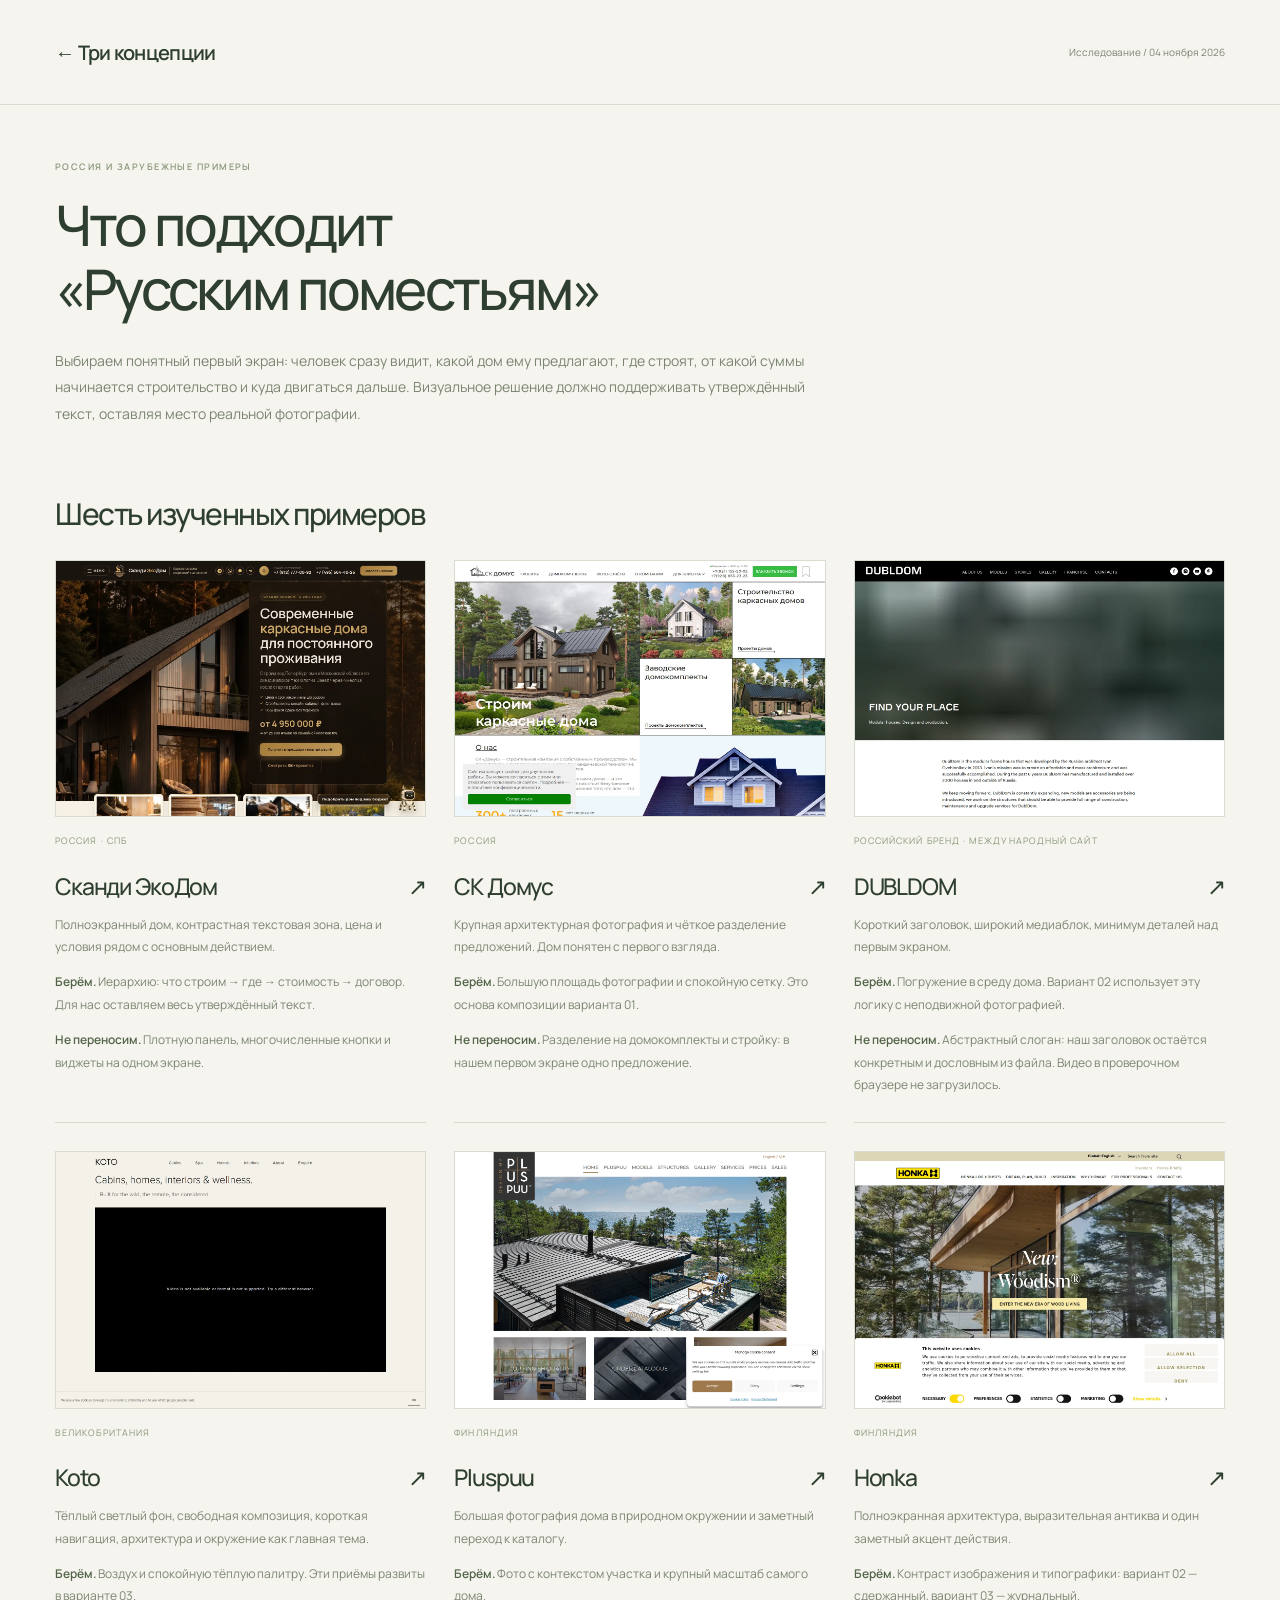
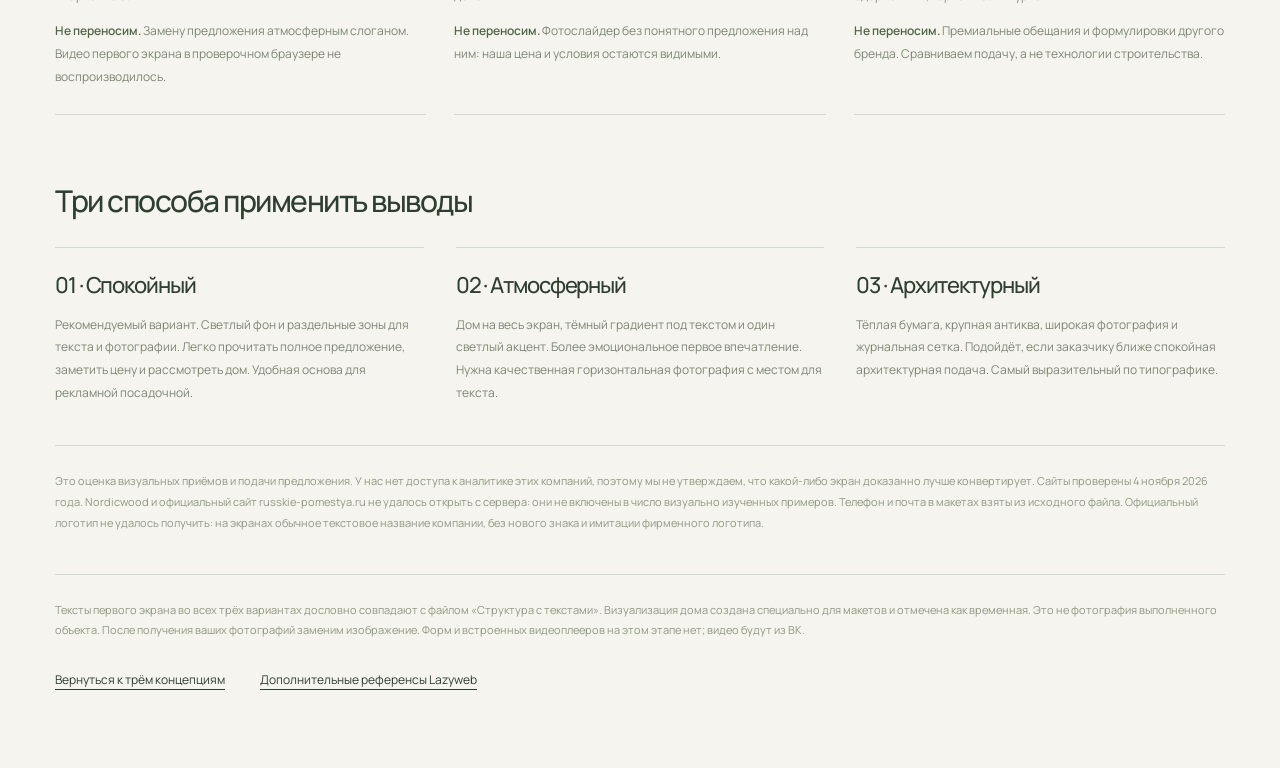
==== research.html @ 8d982083 "Publish concepts from the configured main branch root" ====
<!doctype html><html lang="ru"><head><meta charset="utf-8"><meta name="viewport" content="width=device-width,initial-scale=1"><meta name="robots" content="noindex,nofollow"><title>Референсы и выбор концепции — Русские поместья</title><link rel="stylesheet" href="assets/styles.css"></head><body class="overview"><header class="overview-header"><a href="index.html" class="company-name">← Три концепции</a><span>Исследование / 04 ноября 2026</span></header><main class="research-main"><p class="eyebrow">РОССИЯ И ЗАРУБЕЖНЫЕ ПРИМЕРЫ</p><h1>Что подходит<br>«Русским поместьям»</h1><p class="research-lead">Выбираем понятный первый экран: человек сразу видит, какой дом ему предлагают, где строят, от какой суммы начинается строительство и куда двигаться дальше. Визуальное решение должно поддерживать утверждённый текст, оставляя место реальной фотографии.</p><h2 class="research-section-title">Шесть изученных примеров</h2><div class="reference-grid"><article class="reference-card"><a href="https://scandiecodom.ru/" target="_blank" rel="noopener noreferrer"><div class="reference-image"><img src="assets/references/scandi.webp" width="1440" height="1000" loading="lazy" alt="Скриншот сайта Сканди ЭкоДом, изученный при выборе визуальной концепции"></div><p class="country">РОССИЯ · СПБ</p><h3>Сканди ЭкоДом <span aria-hidden="true">↗</span></h3></a><p>Полноэкранный дом, контрастная текстовая зона, цена и условия рядом с основным действием.</p><p><b>Берём.</b> Иерархию: что строим → где → стоимость → договор. Для нас оставляем весь утверждённый текст.</p><p><b>Не переносим.</b> Плотную панель, многочисленные кнопки и виджеты на одном экране.</p></article><article class="reference-card"><a href="https://sk-domus.ru/" target="_blank" rel="noopener noreferrer"><div class="reference-image"><img src="assets/references/domus.webp" width="1440" height="1000" loading="lazy" alt="Скриншот сайта СК Домус, изученный при выборе визуальной концепции"></div><p class="country">РОССИЯ</p><h3>СК Домус <span aria-hidden="true">↗</span></h3></a><p>Крупная архитектурная фотография и чёткое разделение предложений. Дом понятен с первого взгляда.</p><p><b>Берём.</b> Большую площадь фотографии и спокойную сетку. Это основа композиции варианта 01.</p><p><b>Не переносим.</b> Разделение на домокомплекты и стройку: в нашем первом экране одно предложение.</p></article><article class="reference-card"><a href="https://dubldom.com/" target="_blank" rel="noopener noreferrer"><div class="reference-image"><img src="assets/references/dubldom.webp" width="1440" height="1000" loading="lazy" alt="Скриншот сайта DUBLDOM, изученный при выборе визуальной концепции"></div><p class="country">РОССИЙСКИЙ БРЕНД · МЕЖДУНАРОДНЫЙ САЙТ</p><h3>DUBLDOM <span aria-hidden="true">↗</span></h3></a><p>Короткий заголовок, широкий медиаблок, минимум деталей над первым экраном.</p><p><b>Берём.</b> Погружение в среду дома. Вариант 02 использует эту логику с неподвижной фотографией.</p><p><b>Не переносим.</b> Абстрактный слоган: наш заголовок остаётся конкретным и дословным из файла. Видео в проверочном браузере не загрузилось.</p></article><article class="reference-card"><a href="https://koto.co.uk/" target="_blank" rel="noopener noreferrer"><div class="reference-image"><img src="assets/references/koto.webp" width="1440" height="1000" loading="lazy" alt="Скриншот сайта Koto, изученный при выборе визуальной концепции"></div><p class="country">ВЕЛИКОБРИТАНИЯ</p><h3>Koto <span aria-hidden="true">↗</span></h3></a><p>Тёплый светлый фон, свободная композиция, короткая навигация, архитектура и окружение как главная тема.</p><p><b>Берём.</b> Воздух и спокойную тёплую палитру. Эти приёмы развиты в варианте 03.</p><p><b>Не переносим.</b> Замену предложения атмосферным слоганом. Видео первого экрана в проверочном браузере не воспроизводилось.</p></article><article class="reference-card"><a href="https://pluspuu.fi/en/" target="_blank" rel="noopener noreferrer"><div class="reference-image"><img src="assets/references/pluspuu.webp" width="1440" height="1000" loading="lazy" alt="Скриншот сайта Pluspuu, изученный при выборе визуальной концепции"></div><p class="country">ФИНЛЯНДИЯ</p><h3>Pluspuu <span aria-hidden="true">↗</span></h3></a><p>Большая фотография дома в природном окружении и заметный переход к каталогу.</p><p><b>Берём.</b> Фото с контекстом участка и крупный масштаб самого дома.</p><p><b>Не переносим.</b> Фотослайдер без понятного предложения над ним: наша цена и условия остаются видимыми.</p></article><article class="reference-card"><a href="https://honka.com/en/" target="_blank" rel="noopener noreferrer"><div class="reference-image"><img src="assets/references/honka.webp" width="1440" height="1000" loading="lazy" alt="Скриншот сайта Honka, изученный при выборе визуальной концепции"></div><p class="country">ФИНЛЯНДИЯ</p><h3>Honka <span aria-hidden="true">↗</span></h3></a><p>Полноэкранная архитектура, выразительная антиква и один заметный акцент действия.</p><p><b>Берём.</b> Контраст изображения и типографики: вариант 02 — сдержанный, вариант 03 — журнальный.</p><p><b>Не переносим.</b> Премиальные обещания и формулировки другого бренда. Сравниваем подачу, а не технологии строительства.</p></article></div><h2 class="research-section-title">Три способа применить выводы</h2><div class="takeaways"><article><h3>01 · Спокойный</h3><p>Рекомендуемый вариант. Светлый фон и раздельные зоны для текста и фотографии. Легко прочитать полное предложение, заметить цену и рассмотреть дом. Удобная основа для рекламной посадочной.</p></article><article><h3>02 · Атмосферный</h3><p>Дом на весь экран, тёмный градиент под текстом и один светлый акцент. Более эмоциональное первое впечатление. Нужна качественная горизонтальная фотография с местом для текста.</p></article><article><h3>03 · Архитектурный</h3><p>Тёплая бумага, крупная антиква, широкая фотография и журнальная сетка. Подойдёт, если заказчику ближе спокойная архитектурная подача. Самый выразительный по типографике.</p></article></div><p class="research-disclaimer">Это оценка визуальных приёмов и подачи предложения. У нас нет доступа к аналитике этих компаний, поэтому мы не утверждаем, что какой-либо экран доказанно лучше конвертирует. Сайты проверены 4 ноября 2026 года. Nordicwood и официальный сайт russkie-pomestya.ru не удалось открыть с сервера: они не включены в число визуально изученных примеров. Телефон и почта в макетах взяты из исходного файла. Официальный логотип не удалось получить: на экранах обычное текстовое название компании, без нового знака и имитации фирменного логотипа.</p><p class="research-disclaimer">Тексты первого экрана во всех трёх вариантах дословно совпадают с файлом «Структура с текстами». Визуализация дома создана специально для макетов и отмечена как временная. Это не фотография выполненного объекта. После получения ваших фотографий заменим изображение. Форм и встроенных видеоплееров на этом этапе нет; видео будут из ВК.</p><div class="research-links"><a href="index.html">Вернуться к трём концепциям</a><a href="https://www.lazyweb.com/agentic-search/2c7b5c03-4731-4008-be36-44c1ac3aad57" target="_blank" rel="noopener noreferrer">Дополнительные референсы Lazyweb</a></div></main></body></html>
---- assets/styles.css ----
@font-face{font-family:Manrope;src:url('manrope-cyrillic.woff2') format('woff2');font-weight:200 800;font-style:normal;font-display:swap;unicode-range:U+0400-045F,U+0490-0491,U+04B0-04B1,U+2116}@font-face{font-family:Manrope;src:url('manrope-latin.woff2') format('woff2');font-weight:200 800;font-style:normal;font-display:swap}@font-face{font-family:Prata;src:url('prata-cyrillic.woff2') format('woff2');font-weight:400;font-display:swap;unicode-range:U+0400-045F,U+0490-0491,U+04B0-04B1,U+2116}@font-face{font-family:Prata;src:url('prata-latin.woff2') format('woff2');font-weight:400;font-display:swap}
:root{font-family:Manrope,Arial,sans-serif;color:#24362c;background:#f6f6f1;font-synthesis:none}*{box-sizing:border-box}body{margin:0}a{color:inherit;text-decoration:none}button{font:inherit}button,a{-webkit-tap-highlight-color:transparent}a:focus-visible,button:focus-visible{outline:3px solid #cd9c46;outline-offset:5px}img{display:block;width:100%;max-width:100%;object-fit:cover}h1,h2,h3,p,figure{margin:0}h1,h2,h3{font-weight:500;letter-spacing:-.05em}button{cursor:pointer}.skip{position:fixed;top:-100px;left:15px;z-index:10;background:white;color:#25362b;padding:15px}.skip:focus{top:10px}.reviewbar{height:56px;display:flex;align-items:center;justify-content:space-between;padding:0 40px;gap:24px;background:#f6f6f1;color:#283a30;border-bottom:1px solid #dfe2d8;font-size:11px;position:relative;z-index:3}.review-home{display:flex;align-items:center;gap:14px;color:#6b7468;white-space:nowrap}.review-home>span{font-size:19px}.reviewbar nav{display:flex;align-items:center;height:100%;gap:9px}.reviewbar nav a{height:36px;display:flex;align-items:center;gap:9px;padding:0 14px;border:1px solid transparent;color:#737c70}.reviewbar nav a:hover{background:#eaeee3}.reviewbar nav a[aria-current]{background:#e6ebdf;color:#233b2b;border-color:#cbd5c2}.reviewbar nav a>span:first-child{font-size:10px}.review-research{font-size:10px;color:#737c70}.review-research>span{margin-left:8px}.stage{min-height:calc(100svh - 56px);max-width:1920px;margin:0 auto;position:relative}.site-header{height:110px;display:flex;align-items:center;justify-content:space-between;gap:30px;margin:0 60px;border-bottom:1px solid #d9dfd2;position:relative;z-index:2}.company-name{font-weight:600;font-size:20px;letter-spacing:-.035em;white-space:nowrap}.header-region{font-size:10px;color:#7b8474;margin-left:auto;margin-right:25px}.phone{font-size:16px;font-weight:500;white-space:nowrap}.phone>span{margin-left:12px;font-size:19px;font-weight:400}.hero{position:relative}.description{font-size:15px;line-height:1.8;font-weight:400}.description strong{font-weight:700}.cta{display:flex;align-items:center;justify-content:space-between;gap:38px;padding:21px 24px;min-height:64px;background:#314d35;color:#fff;border:0;border-radius:0;font-size:12px;font-weight:500;transition:background .2s,transform .2s}.cta span{font-size:23px;line-height:1;font-weight:400}.cta:hover{background:#406543;transform:translateY(-2px)}.proof{display:flex;gap:28px;font-size:10px;line-height:1.7}.proof p{max-width:160px}.hero-photo{position:relative;overflow:hidden;isolation:isolate;background:#b9c5a3}.house-image{height:100%;object-position:center}.image-credit{position:absolute;bottom:19px;right:20px;color:#fff;background:#14271b94;padding:7px 10px;font-size:8px;line-height:1.5;letter-spacing:.01em;z-index:1}.concept-footer{min-height:62px;display:flex;align-items:center;justify-content:space-between;gap:20px;padding:20px 60px;border-top:1px solid #dfe2d8;background:#f6f6f1;color:#7d8676;font-size:10px}.preview-status{position:fixed;left:50%;bottom:24px;transform:translate(-50%,20px);opacity:0;pointer-events:none;background:#fff;color:#24362c;border:1px solid #c5ceba;box-shadow:0 8px 32px #17261920;padding:17px 24px;font-size:12px;z-index:5;max-width:calc(100vw - 32px);width:max-content;transition:.2s}.preview-status.visible{transform:translate(-50%,0);opacity:1}
/* 01: quiet, clear and spacious */
.theme-one{background:#f4f5ee;color:#2e4331}.hero-one{display:grid;grid-template-columns:1fr 1.02fr;min-height:calc(100svh - 166px);padding:34px 34px 34px 60px;gap:38px}.hero-one .copy{display:flex;flex-direction:column;align-items:flex-start;justify-content:center;padding:25px 0;max-width:620px}.hero-one h1{font-size:clamp(43px,4.2vw,70px);line-height:1.08;letter-spacing:-.055em;margin-bottom:30px;max-width:600px}.hero-one .title-accent{display:block;color:#869371}.hero-one .description{max-width:470px;color:#6a7463;margin-bottom:30px}.hero-one .description strong{color:#31482f}.hero-one .proof{margin-top:28px;padding-top:22px;border-top:1px solid #d2dac8;width:100%;max-width:420px;color:#6e7867}.hero-one .proof p:before{content:'↗';font-size:13px;display:block;color:#8b997a;margin-bottom:5px}.hero-one .hero-photo{border-radius:160px 0 0 0;min-height:570px}.hero-one .house-image{position:absolute;inset:0;object-position:59% center}.photo-corner{position:absolute;top:25px;right:24px;font-size:16px;color:#e8eee0}.photo-corner span{font-size:10px;margin-left:7px;color:#dde6d3}.hero-one .image-credit{right:20px;bottom:20px}
/* 02: photograph first, deep green and light */
.theme-two{background:#1d3025;color:#fff}.theme-two .stage{overflow:hidden;isolation:isolate;min-height:calc(100svh - 56px)}.theme-two .site-header{color:#fff;border-color:#ffffff2b;margin:0 60px}.theme-two .header-region{color:#d1d7cc}.theme-two .site-header .company-name{font-weight:500}.hero-two{min-height:calc(100svh - 166px);padding:65px 60px 44px;display:flex;flex-direction:column;justify-content:center;position:static}.hero-two .backdrop{position:absolute;inset:0;z-index:-1}.hero-two .backdrop:after{content:'';position:absolute;inset:0;background:linear-gradient(90deg,#13271fee 0%,#18291fc9 28%,#15231f4a 58%,#1320170d 100%),linear-gradient(0deg,#15261f82,transparent 45%)}.hero-two .backdrop .house-image{object-position:65% 45%}.hero-two .copy{max-width:620px;position:relative}.hero-two h1{font-size:clamp(43px,4.2vw,70px);line-height:1.07;letter-spacing:-.04em;margin-bottom:26px;text-wrap:balance}.hero-two .title-accent{color:#d5dfbe;display:block}.hero-two .description{max-width:460px;color:#e2e6db;line-height:1.85;margin-bottom:29px;font-size:14px}.hero-two .description strong{font-weight:600;color:#fff}.hero-two .cta{background:#dce4c6;color:#283b2b}.hero-two .cta:hover{background:#eff3e3}.hero-two .proof{margin-top:31px;padding-top:24px;border-top:1px solid #ffffff35;width:430px;color:#d4ddc9;gap:32px}.hero-two .proof p{max-width:150px}.hero-two .image-credit{background:#163022b3;right:37px;bottom:29px}.photo-index{position:absolute;right:41px;top:50%;font-size:11px;color:#f0f3e5;display:flex;flex-direction:column;align-items:center;gap:18px}.photo-index i{width:1px;height:65px;background:#ffffff7d;display:block}.theme-two .concept-footer{color:#6f7969}.hero-two .house-image{min-height:100%;height:100%;width:100%}
/* 03: warm editorial architecture */
.theme-three{background:#f3eee6;color:#44382e}.theme-three .site-header{border-color:#d8d0c4}.theme-three .company-name{font-weight:500}.theme-three .header-region{color:#928476}.hero-three{padding:42px 60px 42px;min-height:calc(100svh - 166px)}.hero-three h1{font-family:Prata,Georgia,serif;font-size:clamp(50px,5.7vw,92px);font-weight:400;line-height:1.14;letter-spacing:-.065em;margin-bottom:36px;max-width:1300px}.hero-three .title-accent{color:#a17652}.editorial-grid{display:grid;grid-template-columns:1.2fr 1fr;gap:64px;align-items:center}.hero-three .hero-photo{height:350px;overflow:visible;background:transparent}.hero-three .hero-photo:before{content:'';position:absolute;left:-12px;top:12px;bottom:-12px;right:12px;border:1px solid #c9b496;z-index:-1}.hero-three .hero-photo img{object-position:60% 53%}.hero-three .image-credit{background:#45392bcc;font-size:8px;bottom:16px;right:16px}.hero-three .description{color:#7c6f60;font-size:14px;line-height:1.85;max-width:450px;margin-bottom:24px}.hero-three .description strong{color:#584533;font-weight:600}.hero-three .cta{background:#8d6946;color:#fff;padding:20px 23px;font-size:12px}.hero-three .cta:hover{background:#74563a}.hero-three .proof{color:#8b7b68;border-top:1px solid #d7cbbb;padding-top:19px;margin-top:23px;font-size:10px;gap:24px}.hero-three .proof p{max-width:185px}.theme-three .concept-footer{background:#f3eee6;border-color:#dfd7cb;color:#8b7c6a}
/* The review home belongs to the design presentation, not to the future landing. */
.overview{background:#f5f4ee;color:#2e3e31}.overview-header,.overview-main,.overview-footer{max-width:1600px;margin:0 auto;padding-left:55px;padding-right:55px}.overview-header{display:flex;justify-content:space-between;align-items:center;height:105px;border-bottom:1px solid #d9ddd1;gap:20px}.overview-header>span:last-child{font-size:10px;color:#7c8474}.overview-intro{padding:65px 0 45px;position:relative}.eyebrow{font-size:9px;letter-spacing:.16em;font-weight:600;color:#8b977b;margin-bottom:20px;display:block}.overview-intro h1{font-size:clamp(42px,4.3vw,68px);line-height:1.12;font-weight:500;letter-spacing:-.055em}.intro-note{position:absolute;right:0;bottom:53px;font-size:12px;color:#7c8573;line-height:1.9}.concept-cards{display:grid;grid-template-columns:repeat(3,1fr);gap:24px}.concept-card{display:block;min-width:0}.card-preview{aspect-ratio:1.44;background:#e3e8db;position:relative;overflow:hidden;border:1px solid #d9ded1}.card-preview>img{height:100%;width:100%;transition:transform .4s}.concept-card:hover .card-preview>img{transform:scale(1.025)}.card-number{position:absolute;left:14px;bottom:13px;background:#f9faf2;color:#33432f;padding:7px 10px;font-size:10px}.card-description{padding:21px 0 17px}.card-description h2{font-size:24px;display:flex;justify-content:space-between;gap:20px;align-items:center}.card-description h2 span{font-size:22px;font-weight:400;color:#899575;transition:transform .2s}.concept-card:hover h2 span{transform:translate(2px,-2px)}.card-description p{font-size:11px;color:#7f8777;line-height:1.9;margin-top:13px;max-width:340px}.recommendation{display:flex;align-items:center;justify-content:space-between;gap:55px;padding:38px 0;margin-top:45px;border-top:1px solid #d7ddce;border-bottom:1px solid #d7ddce}.recommendation .eyebrow{margin-bottom:13px;font-size:8px}.recommendation h2{font-size:28px;font-weight:500}.recommendation p{font-size:12px;line-height:1.9;color:#7a8470;max-width:560px;margin-top:14px}.outline-link{display:flex;justify-content:space-between;align-items:center;gap:45px;border:1px solid #bdc8b0;padding:16px 22px;font-size:11px;white-space:nowrap}.outline-link span{font-size:20px}.outline-link:hover{background:#e8eddf}.review-context{padding:30px 0 40px;display:grid;grid-template-columns:1fr 1fr;gap:60px}.review-context p{font-size:10px;line-height:1.9;color:#949c8a;max-width:520px}.overview-footer{display:flex;justify-content:space-between;font-size:10px;gap:25px;padding-top:24px;padding-bottom:28px;border-top:1px solid #d9ddd1;color:#88937d}
/* Research notes */
.research-main{max-width:1400px;margin:auto;padding:55px 55px 80px}.research-main h1{font-size:56px;line-height:1.15;max-width:830px}.research-lead{font-size:14px;line-height:1.9;max-width:760px;color:#7b8572;margin-top:26px}.research-section-title{font-size:30px;font-weight:500;margin-top:65px;margin-bottom:26px}.reference-grid{display:grid;grid-template-columns:repeat(3,1fr);gap:28px}.reference-card{border-bottom:1px solid #d3dbc8;padding-bottom:25px}.reference-image{aspect-ratio:1.44;background:#e3e8d8;overflow:hidden;border:1px solid #d9ddd1}.reference-image img{height:100%;width:100%;object-position:top}.reference-card h3{font-size:23px;margin-top:20px;display:flex;align-items:center;justify-content:space-between}.reference-card .country{font-size:9px;letter-spacing:.12em;color:#8b977b;margin:15px 0 10px}.reference-card p{font-size:12px;line-height:1.9;color:#7c8673;margin-top:12px}.reference-card p b{font-weight:600;color:#536548}.reference-card a:hover h3{color:#75885f}.takeaways{display:grid;grid-template-columns:repeat(3,1fr);gap:32px}.takeaways article{border-top:1px solid #d3dbc8;padding-top:22px}.takeaways h3{font-size:22px}.takeaways p{font-size:12px;line-height:1.9;color:#7c8673;margin-top:14px}.research-disclaimer{font-size:11px;line-height:1.9;color:#8e9882;border-top:1px solid #d3dbc8;margin-top:40px;padding-top:25px}.research-links{margin-top:30px;font-size:12px;display:flex;gap:35px;flex-wrap:wrap;text-decoration:underline;text-underline-offset:5px}
@media(min-width:1600px){.site-header{margin-left:80px;margin-right:80px;height:120px}.hero-one{padding-left:80px;padding-right:40px;gap:60px;min-height:calc(100svh - 176px)}.hero-one .description{font-size:17px;max-width:530px}.hero-one .proof{font-size:12px;max-width:500px}.hero-one .hero-photo{min-height:650px}.hero-two{padding-left:80px;min-height:calc(100svh - 176px)}.theme-two .site-header{margin-left:80px;margin-right:80px}.hero-two .description{font-size:16px;max-width:520px}.hero-two .copy{max-width:700px}.hero-two .proof{font-size:12px;width:500px}.hero-three{padding-left:80px;padding-right:80px;padding-top:55px}.hero-three h1{margin-bottom:40px;max-width:1600px}.hero-three .description{font-size:17px;max-width:540px}.hero-three .hero-photo{height:460px}.hero-three .proof{font-size:12px}}
@media(max-width:1150px){.reviewbar{padding:0 24px;gap:20px}.reviewbar nav a{padding:0 10px}.site-header{height:95px;margin:0 35px}.header-region{font-size:9px;margin-right:0}.company-name{font-size:18px}.phone{font-size:14px}.hero-one{padding:25px 25px 30px 35px;gap:30px;min-height:calc(100svh - 151px);grid-template-columns:1fr 1fr}.hero-one h1{font-size:46px;margin-bottom:24px}.hero-one .description{font-size:13px;line-height:1.8;margin-bottom:26px}.hero-one .hero-photo{min-height:550px;border-top-left-radius:110px}.cta{font-size:11px;gap:22px;padding:19px 20px;min-height:60px}.proof{font-size:9px;gap:18px}.hero-two{padding:55px 35px 40px;min-height:calc(100svh - 151px)}.theme-two .site-header{margin:0 35px}.hero-two .copy{max-width:520px}.hero-two h1{font-size:51px}.hero-two .description{font-size:13px;max-width:410px}.hero-three{padding:40px 35px}.hero-three h1{font-size:64px;margin-bottom:33px}.editorial-grid{gap:40px;grid-template-columns:1.05fr 1fr}.hero-three .hero-photo{height:370px}.hero-three .description{font-size:13px}.hero-three .proof{font-size:9px}.overview-header,.overview-main,.overview-footer{padding-left:35px;padding-right:35px}.concept-cards{gap:18px}.card-description h2{font-size:21px}.card-description p{font-size:10px}.research-main{padding-left:35px;padding-right:35px}.reference-grid{gap:20px}}
@media(max-width:760px){.reviewbar{height:54px;padding:0 16px;gap:12px}.review-home{font-size:10px;gap:8px}.review-home>span{font-size:17px}.reviewbar nav{gap:5px}.reviewbar nav a{width:34px;height:32px;justify-content:center;padding:0}.reviewbar .tab-name{display:none}.review-research{font-size:9px}.review-research>span{display:none}.stage{min-height:calc(100svh - 54px)}.site-header{height:82px;margin:0 22px;gap:15px}.company-name{font-size:17px}.phone{font-size:11px;font-weight:500}.phone>span{font-size:13px;margin-left:5px}.header-region{display:none}.hero-one{display:flex;flex-direction:column;gap:28px;padding:29px 22px 22px;min-height:0}.hero-one .copy{padding:0;max-width:none}.hero-one h1{font-size:clamp(36px,8.4vw,57px);line-height:1.1;margin-bottom:23px;max-width:none}.hero-one .description{font-size:12px;line-height:1.9;max-width:520px;margin-bottom:23px}.cta{min-height:58px;font-size:11px;padding:19px 20px;gap:30px}.hero-one .proof{font-size:9px;padding-top:18px;margin-top:23px;gap:25px;max-width:none}.hero-one .proof p{max-width:155px}.hero-one .proof p:before{display:none}.hero-one .hero-photo{min-height:0;height:340px;border-radius:100px 0 0 0}.hero-one .house-image{object-position:60% center}.image-credit{font-size:7px;bottom:13px;right:13px;padding:5px 8px}.photo-corner{font-size:13px;right:16px;top:17px}.hero-one .image-credit{bottom:13px;right:13px}.concept-footer{padding:18px 22px;flex-wrap:wrap;gap:10px;font-size:9px}.concept-footer>span:nth-child(2){width:100%;order:3;font-size:8px}.theme-two .site-header{margin:0 22px;height:82px}.theme-two .stage{min-height:calc(100svh - 54px)}.hero-two{min-height:calc(100svh - 136px);padding:48px 22px 65px;justify-content:center;position:relative}.hero-two .copy{max-width:520px}.hero-two h1{font-size:clamp(36px,8.6vw,57px);line-height:1.08;text-wrap:initial;margin-bottom:23px}.hero-two .description{font-size:12px;line-height:1.9;max-width:420px;margin-bottom:24px}.hero-two .proof{margin-top:26px;padding-top:20px;width:auto;max-width:380px;gap:27px;font-size:9px}.hero-two .backdrop{position:absolute;inset:-82px 0 0;z-index:-1}.hero-two .backdrop .house-image{object-position:68% 50%}.hero-two .backdrop:after{background:linear-gradient(90deg,#14271fe8,#13261fbd 60%,#15291e4a),linear-gradient(0deg,#12291fc9,transparent 50%)}.hero-two .image-credit{right:22px;bottom:16px;font-size:7px;background:#14271b9e}.photo-index{display:none}.hero-three{padding:29px 22px 35px;min-height:0}.hero-three h1{font-size:clamp(35px,8.5vw,56px);letter-spacing:-.065em;line-height:1.22;margin-bottom:29px}.editorial-grid{display:flex;flex-direction:column;gap:29px;align-items:stretch}.hero-three .hero-photo{height:270px;margin-left:8px}.hero-three .hero-photo:before{left:-8px;right:8px;top:8px;bottom:-8px}.hero-three .description{font-size:12px;max-width:520px;margin-bottom:24px;line-height:1.9}.hero-three .proof{font-size:9px;max-width:440px;gap:25px}.hero-three .cta{font-size:11px;padding:19px 20px}.hero-three .image-credit{font-size:7px;bottom:12px;right:12px}.overview-header,.overview-main,.overview-footer{padding-left:22px;padding-right:22px}.overview-header{height:82px;gap:15px}.overview-header>span:last-child{font-size:8px;max-width:100px;text-align:right;line-height:1.6}.overview-intro{padding:40px 0 30px}.eyebrow{font-size:8px;letter-spacing:.12em;margin-bottom:17px}.overview-intro h1{font-size:40px}.intro-note{position:static;margin-top:22px;font-size:11px}.concept-cards{grid-template-columns:1fr;gap:27px}.card-preview{aspect-ratio:1.44}.card-description{padding:16px 0 4px}.card-description h2{font-size:25px}.card-description p{font-size:12px;max-width:440px;margin-top:11px}.recommendation{margin-top:36px;padding:30px 0;flex-direction:column;align-items:flex-start;gap:24px}.recommendation h2{font-size:26px}.recommendation p{font-size:11px}.outline-link{font-size:10px;padding:13px 19px;gap:35px}.review-context{grid-template-columns:1fr;gap:15px;padding:25px 0 30px}.review-context p{font-size:9px}.overview-footer{flex-direction:column;gap:12px;font-size:9px;padding-top:20px;padding-bottom:25px}.research-main{padding:35px 22px 55px}.research-main h1{font-size:38px}.research-lead{font-size:12px;margin-top:22px}.research-section-title{font-size:26px;margin-top:40px;margin-bottom:23px}.reference-grid,.takeaways{grid-template-columns:1fr;gap:30px}.reference-card h3{font-size:24px}.reference-card p,.takeaways p{font-size:12px}.takeaways h3{font-size:22px}.research-disclaimer{font-size:10px}.research-links{font-size:10px;gap:22px}}
@media(max-width:370px){.company-name{font-size:15px}.phone{font-size:10px}.phone>span{display:none}.reviewbar{padding:0 12px;gap:8px}.review-home{font-size:9px}.review-research{font-size:8px}.hero-one h1,.hero-two h1{font-size:33px}.hero-three h1{font-size:32px}.hero-one .proof p,.hero-two .proof p{max-width:130px}.hero-one .hero-photo{height:285px}.cta{gap:20px}.concept-footer{font-size:8px}}
@media(prefers-reduced-motion:reduce){*{scroll-behavior:auto!important;transition:none!important}.cta:hover,.concept-card:hover .card-preview>img{transform:none}}

.description strong{white-space:nowrap}.hero-three h1 .producer{display:block}
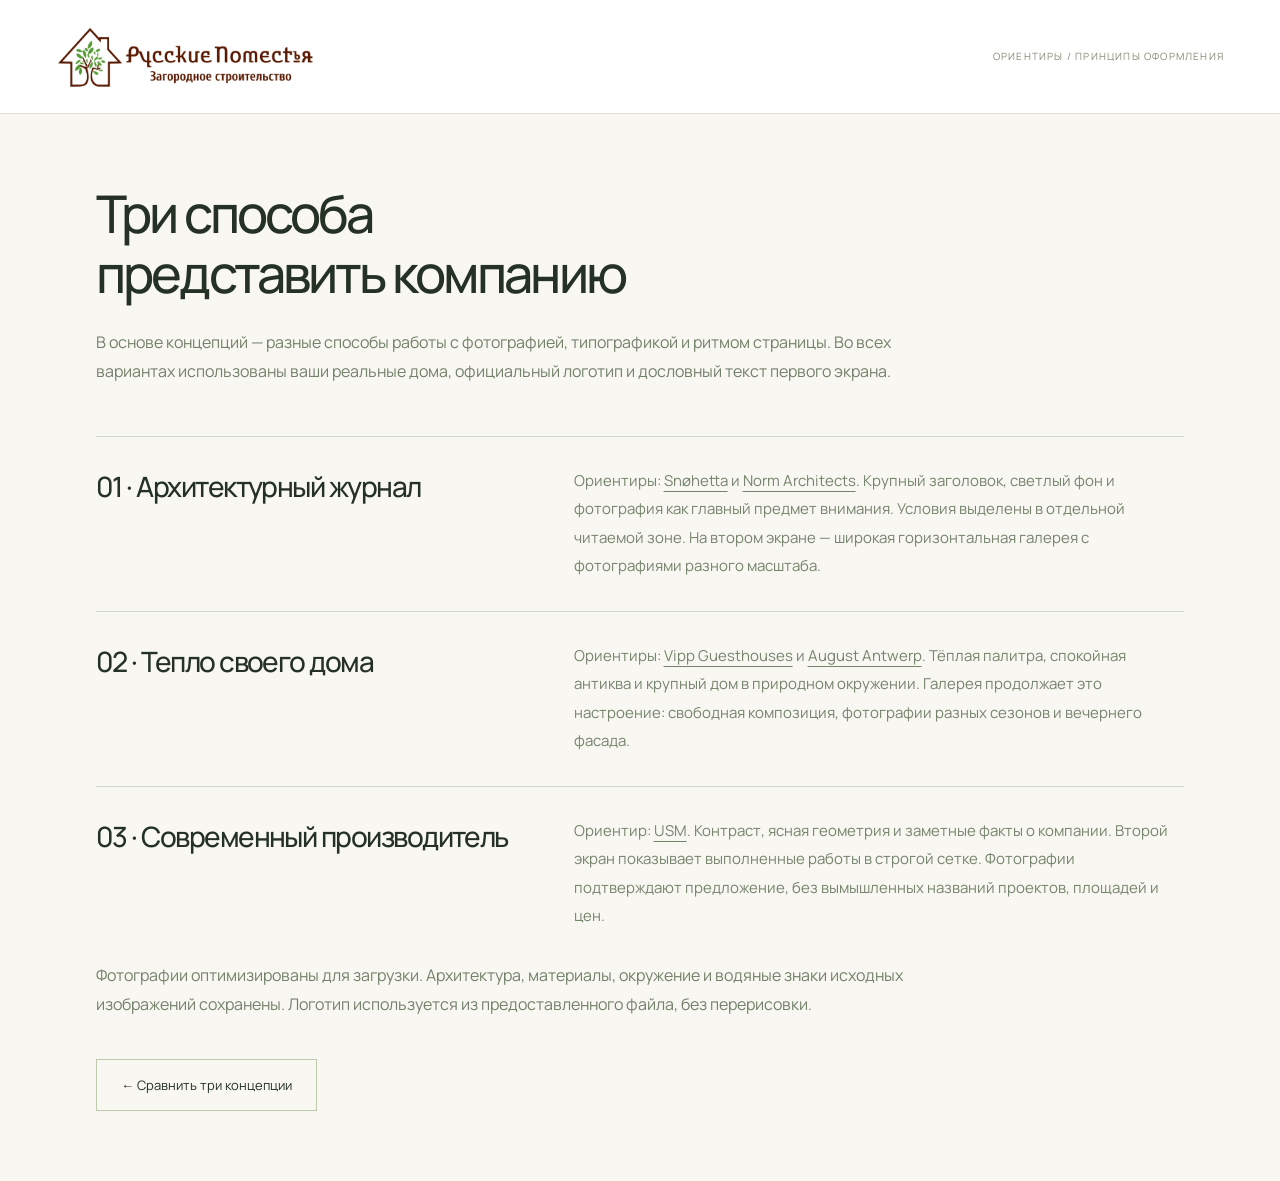
==== commit 0f261682: "Redesign three two-section concepts using supplied house photos and official logo" ====
--- a/research.html
+++ b/research.html
@@ -1 +1 @@
-<!doctype html><html lang="ru"><head><meta charset="utf-8"><meta name="viewport" content="width=device-width,initial-scale=1"><meta name="robots" content="noindex,nofollow"><title>Референсы и выбор концепции — Русские поместья</title><link rel="stylesheet" href="assets/styles.css"></head><body class="overview"><header class="overview-header"><a href="index.html" class="company-name">← Три концепции</a><span>Исследование / 04 ноября 2026</span></header><main class="research-main"><p class="eyebrow">РОССИЯ И ЗАРУБЕЖНЫЕ ПРИМЕРЫ</p><h1>Что подходит<br>«Русским поместьям»</h1><p class="research-lead">Выбираем понятный первый экран: человек сразу видит, какой дом ему предлагают, где строят, от какой суммы начинается строительство и куда двигаться дальше. Визуальное решение должно поддерживать утверждённый текст, оставляя место реальной фотографии.</p><h2 class="research-section-title">Шесть изученных примеров</h2><div class="reference-grid"><article class="reference-card"><a href="https://scandiecodom.ru/" target="_blank" rel="noopener noreferrer"><div class="reference-image"><img src="assets/references/scandi.webp" width="1440" height="1000" loading="lazy" alt="Скриншот сайта Сканди ЭкоДом, изученный при выборе визуальной концепции"></div><p class="country">РОССИЯ · СПБ</p><h3>Сканди ЭкоДом <span aria-hidden="true">↗</span></h3></a><p>Полноэкранный дом, контрастная текстовая зона, цена и условия рядом с основным действием.</p><p><b>Берём.</b> Иерархию: что строим → где → стоимость → договор. Для нас оставляем весь утверждённый текст.</p><p><b>Не переносим.</b> Плотную панель, многочисленные кнопки и виджеты на одном экране.</p></article><article class="reference-card"><a href="https://sk-domus.ru/" target="_blank" rel="noopener noreferrer"><div class="reference-image"><img src="assets/references/domus.webp" width="1440" height="1000" loading="lazy" alt="Скриншот сайта СК Домус, изученный при выборе визуальной концепции"></div><p class="country">РОССИЯ</p><h3>СК Домус <span aria-hidden="true">↗</span></h3></a><p>Крупная архитектурная фотография и чёткое разделение предложений. Дом понятен с первого взгляда.</p><p><b>Берём.</b> Большую площадь фотографии и спокойную сетку. Это основа композиции варианта 01.</p><p><b>Не переносим.</b> Разделение на домокомплекты и стройку: в нашем первом экране одно предложение.</p></article><article class="reference-card"><a href="https://dubldom.com/" target="_blank" rel="noopener noreferrer"><div class="reference-image"><img src="assets/references/dubldom.webp" width="1440" height="1000" loading="lazy" alt="Скриншот сайта DUBLDOM, изученный при выборе визуальной концепции"></div><p class="country">РОССИЙСКИЙ БРЕНД · МЕЖДУНАРОДНЫЙ САЙТ</p><h3>DUBLDOM <span aria-hidden="true">↗</span></h3></a><p>Короткий заголовок, широкий медиаблок, минимум деталей над первым экраном.</p><p><b>Берём.</b> Погружение в среду дома. Вариант 02 использует эту логику с неподвижной фотографией.</p><p><b>Не переносим.</b> Абстрактный слоган: наш заголовок остаётся конкретным и дословным из файла. Видео в проверочном браузере не загрузилось.</p></article><article class="reference-card"><a href="https://koto.co.uk/" target="_blank" rel="noopener noreferrer"><div class="reference-image"><img src="assets/references/koto.webp" width="1440" height="1000" loading="lazy" alt="Скриншот сайта Koto, изученный при выборе визуальной концепции"></div><p class="country">ВЕЛИКОБРИТАНИЯ</p><h3>Koto <span aria-hidden="true">↗</span></h3></a><p>Тёплый светлый фон, свободная композиция, короткая навигация, архитектура и окружение как главная тема.</p><p><b>Берём.</b> Воздух и спокойную тёплую палитру. Эти приёмы развиты в варианте 03.</p><p><b>Не переносим.</b> Замену предложения атмосферным слоганом. Видео первого экрана в проверочном браузере не воспроизводилось.</p></article><article class="reference-card"><a href="https://pluspuu.fi/en/" target="_blank" rel="noopener noreferrer"><div class="reference-image"><img src="assets/references/pluspuu.webp" width="1440" height="1000" loading="lazy" alt="Скриншот сайта Pluspuu, изученный при выборе визуальной концепции"></div><p class="country">ФИНЛЯНДИЯ</p><h3>Pluspuu <span aria-hidden="true">↗</span></h3></a><p>Большая фотография дома в природном окружении и заметный переход к каталогу.</p><p><b>Берём.</b> Фото с контекстом участка и крупный масштаб самого дома.</p><p><b>Не переносим.</b> Фотослайдер без понятного предложения над ним: наша цена и условия остаются видимыми.</p></article><article class="reference-card"><a href="https://honka.com/en/" target="_blank" rel="noopener noreferrer"><div class="reference-image"><img src="assets/references/honka.webp" width="1440" height="1000" loading="lazy" alt="Скриншот сайта Honka, изученный при выборе визуальной концепции"></div><p class="country">ФИНЛЯНДИЯ</p><h3>Honka <span aria-hidden="true">↗</span></h3></a><p>Полноэкранная архитектура, выразительная антиква и один заметный акцент действия.</p><p><b>Берём.</b> Контраст изображения и типографики: вариант 02 — сдержанный, вариант 03 — журнальный.</p><p><b>Не переносим.</b> Премиальные обещания и формулировки другого бренда. Сравниваем подачу, а не технологии строительства.</p></article></div><h2 class="research-section-title">Три способа применить выводы</h2><div class="takeaways"><article><h3>01 · Спокойный</h3><p>Рекомендуемый вариант. Светлый фон и раздельные зоны для текста и фотографии. Легко прочитать полное предложение, заметить цену и рассмотреть дом. Удобная основа для рекламной посадочной.</p></article><article><h3>02 · Атмосферный</h3><p>Дом на весь экран, тёмный градиент под текстом и один светлый акцент. Более эмоциональное первое впечатление. Нужна качественная горизонтальная фотография с местом для текста.</p></article><article><h3>03 · Архитектурный</h3><p>Тёплая бумага, крупная антиква, широкая фотография и журнальная сетка. Подойдёт, если заказчику ближе спокойная архитектурная подача. Самый выразительный по типографике.</p></article></div><p class="research-disclaimer">Это оценка визуальных приёмов и подачи предложения. У нас нет доступа к аналитике этих компаний, поэтому мы не утверждаем, что какой-либо экран доказанно лучше конвертирует. Сайты проверены 4 ноября 2026 года. Nordicwood и официальный сайт russkie-pomestya.ru не удалось открыть с сервера: они не включены в число визуально изученных примеров. Телефон и почта в макетах взяты из исходного файла. Официальный логотип не удалось получить: на экранах обычное текстовое название компании, без нового знака и имитации фирменного логотипа.</p><p class="research-disclaimer">Тексты первого экрана во всех трёх вариантах дословно совпадают с файлом «Структура с текстами». Визуализация дома создана специально для макетов и отмечена как временная. Это не фотография выполненного объекта. После получения ваших фотографий заменим изображение. Форм и встроенных видеоплееров на этом этапе нет; видео будут из ВК.</p><div class="research-links"><a href="index.html">Вернуться к трём концепциям</a><a href="https://www.lazyweb.com/agentic-search/2c7b5c03-4731-4008-be36-44c1ac3aad57" target="_blank" rel="noopener noreferrer">Дополнительные референсы Lazyweb</a></div></main></body></html>+<!doctype html><html lang="ru"><head><meta charset="utf-8"><meta name="viewport" content="width=device-width,initial-scale=1"><meta name="robots" content="noindex,nofollow"><title>Ориентиры трёх концепций — Русские поместья</title><link rel="stylesheet" href="assets/concepts.css?v=2"></head><body class="comparison"><header class="comparison-header"><img src="assets/logo-official.png" width="1452" height="384" alt="Русские поместья — официальный логотип"><span>ОРИЕНТИРЫ / ПРИНЦИПЫ ОФОРМЛЕНИЯ</span></header><main class="research-layout"><h1>Три способа<br>представить компанию</h1><p>В основе концепций — разные способы работы с фотографией, типографикой и ритмом страницы. Во всех вариантах использованы ваши реальные дома, официальный логотип и дословный текст первого экрана.</p><div class="reference-list"><article><h2>01 · Архитектурный журнал</h2><p>Ориентиры: <a href="https://www.snohetta.com/" target="_blank" rel="noopener noreferrer">Snøhetta</a> и <a href="https://normcph.com/" target="_blank" rel="noopener noreferrer">Norm Architects</a>. Крупный заголовок, светлый фон и фотография как главный предмет внимания. Условия выделены в отдельной читаемой зоне. На втором экране — широкая горизонтальная галерея с фотографиями разного масштаба.</p></article><article><h2>02 · Тепло своего дома</h2><p>Ориентиры: <a href="https://vipp.com/en/world-of-vipp/our-guesthouses" target="_blank" rel="noopener noreferrer">Vipp Guesthouses</a> и <a href="https://www.august-antwerp.com/" target="_blank" rel="noopener noreferrer">August Antwerp</a>. Тёплая палитра, спокойная антиква и крупный дом в природном окружении. Галерея продолжает это настроение: свободная композиция, фотографии разных сезонов и вечернего фасада.</p></article><article><h2>03 · Современный производитель</h2><p>Ориентир: <a href="https://www.usm.com/en-uk" target="_blank" rel="noopener noreferrer">USM</a>. Контраст, ясная геометрия и заметные факты о компании. Второй экран показывает выполненные работы в строгой сетке. Фотографии подтверждают предложение, без вымышленных названий проектов, площадей и цен.</p></article></div><p>Фотографии оптимизированы для загрузки. Архитектура, материалы, окружение и водяные знаки исходных изображений сохранены. Логотип используется из предоставленного файла, без перерисовки.</p><a class="research-back" href="index.html">← Сравнить три концепции</a></main></body></html>
--- a/assets/concepts.css
+++ b/assets/concepts.css
@@ -0,0 +1,19 @@
+@font-face{font-family:Manrope;src:url('manrope-cyrillic.woff2') format('woff2');font-weight:200 800;font-style:normal;font-display:swap;unicode-range:U+0400-045F,U+0490-0491,U+04B0-04B1,U+2116}@font-face{font-family:Manrope;src:url('manrope-latin.woff2') format('woff2');font-weight:200 800;font-style:normal;font-display:swap}@font-face{font-family:Prata;src:url('prata-cyrillic.woff2') format('woff2');font-weight:400;font-style:normal;font-display:swap;unicode-range:U+0400-045F,U+0490-0491,U+04B0-04B1,U+2116}@font-face{font-family:Prata;src:url('prata-latin.woff2') format('woff2');font-weight:400;font-style:normal;font-display:swap}@font-face{font-family:Oswald;src:url('oswald-cyrillic.woff2') format('woff2');font-weight:200 700;font-style:normal;font-display:swap;unicode-range:U+0400-045F,U+0490-0491,U+04B0-04B1,U+2116}@font-face{font-family:Oswald;src:url('oswald-latin.woff2') format('woff2');font-weight:200 700;font-style:normal;font-display:swap}
+:root{font-family:Manrope,Arial,sans-serif;font-synthesis:none;color:#252b24;background:#faf9f5}*{box-sizing:border-box}html{scroll-behavior:smooth;scroll-padding-top:28px}body{margin:0}button,a{-webkit-tap-highlight-color:transparent}button{font:inherit;cursor:pointer}a{color:inherit;text-decoration:none}a,button{touch-action:manipulation}img{display:block;max-width:100%;object-fit:cover}h1,h2,p,figure{margin:0}h1,h2{font-weight:500;letter-spacing:-.055em}button{border-radius:0}button:focus-visible,a:focus-visible,[tabindex]:focus-visible{outline:3px solid #b7683e;outline-offset:5px}.skip-link{position:absolute;top:-100px;left:10px;background:white;color:#222;padding:15px;z-index:100}.skip-link:focus{top:6px}.review-bar{height:42px;display:flex;align-items:center;justify-content:space-between;gap:24px;padding:0 36px;background:#eeeede;color:#545b4f;font-size:10px}.all-variants{white-space:nowrap}.review-bar nav{display:flex;align-items:stretch;gap:18px;height:100%}.review-bar nav a{display:flex;align-items:center;gap:9px;padding:0 10px;border-bottom:2px solid transparent;white-space:nowrap}.review-bar nav a[aria-current]{border-color:#6b4c36;color:#2e372a}.review-bar nav a:hover{background:#e3e4d6}.review-label{font-size:8px;letter-spacing:.12em;white-space:nowrap}.site-shell{max-width:1920px;margin:0 auto}.site-header{height:112px;padding:16px 56px;display:flex;align-items:center;justify-content:space-between;gap:32px;background:#fff;color:#30362c;border-bottom:1px solid #e7e5de}.official-brand{display:block;width:258px;flex-shrink:0}.official-brand img{width:100%;height:auto;object-fit:contain}.site-nav{display:flex;gap:33px;align-items:center;margin-left:auto;margin-right:48px;font-size:13px}.site-nav button{background:none;border:0;color:inherit;font:inherit;padding:8px 0}.site-nav a:hover,.site-nav button:hover{text-decoration:underline;text-underline-offset:6px}.header-phone{font-size:17px;font-weight:500;white-space:nowrap}.header-phone span{margin-left:13px;font-size:23px;font-weight:400}.hero-description{font-size:16px;line-height:1.65}.build-location{display:block;max-width:430px}.starting-price strong{font-size:39px;line-height:1.25;letter-spacing:-.055em;display:block;font-weight:600;margin-top:5px;white-space:nowrap}.terms{display:grid;grid-template-columns:1fr 1fr;gap:16px;margin-top:20px;margin-bottom:18px;font-size:15px;line-height:1.65}.terms p{border-top:1px solid #dcd9cb;padding-top:12px}.catalog-explanation{font-size:15px;line-height:1.7}.catalog-button{min-height:60px;padding:16px 23px;display:flex;align-items:center;justify-content:space-between;gap:25px;background:#934d31;color:white;border:1px solid transparent;font-weight:500;font-size:15px;transition:background .2s,transform .2s}.catalog-button>span{font-size:25px;font-weight:400}.catalog-button:hover{background:#713b26;transform:translateY(-2px)}.trust-facts{display:flex;gap:28px}.trust-facts p{flex:1;max-width:230px;font-size:13px;line-height:1.55}.trust-facts strong{display:block;font-size:25px;font-weight:500;letter-spacing:-.05em;line-height:1.2;margin-bottom:5px;white-space:nowrap}.hero-photo{width:100%;height:100%;object-fit:cover}.section-index{font-size:12px;color:#8a877e;white-space:nowrap;letter-spacing:.05em}.works-heading{display:flex;align-items:start;gap:30px;margin-bottom:34px}.works-heading h2{font-size:44px;line-height:1.15;font-weight:500;letter-spacing:-.05em}.work-card{min-width:0}.open-photo{display:block;padding:0;border:0;background:#e4e3da;position:relative;overflow:hidden;width:100%;text-align:left}.open-photo img{width:100%;height:100%;object-fit:cover;transition:transform .5s}.open-photo:hover img{transform:scale(1.025)}.photo-expand{position:absolute;right:15px;bottom:15px;background:#ffffffdb;color:#303a2b;display:grid;place-items:center;width:35px;height:35px;font-size:24px;opacity:0;transition:opacity .2s}.open-photo:hover .photo-expand,.open-photo:focus-visible .photo-expand{opacity:1}.work-card figcaption{display:flex;justify-content:space-between;gap:16px;padding:15px 0;border-bottom:1px solid #dad6ca;font-size:13px;line-height:1.5}.photo-number{font-size:11px;color:#969080}.page-footer{padding:26px 56px;display:flex;justify-content:space-between;align-items:center;gap:24px;font-size:12px;line-height:1.5}.preview-notice{position:fixed;bottom:24px;left:50%;transform:translate(-50%,20px);opacity:0;pointer-events:none;z-index:90;background:#fff;color:#2b3429;border:1px solid #babfab;padding:17px 23px;max-width:calc(100vw - 32px);width:max-content;font-size:13px;line-height:1.6;box-shadow:0 10px 30px #0002;transition:.2s}.preview-notice.visible{opacity:1;transform:translate(-50%,0)}.photo-dialog{border:0;padding:40px 36px 25px;background:#f8f6ef;color:#2d3529;max-width:min(1200px,calc(100vw - 40px));max-height:calc(100dvh - 40px);overflow:auto}.photo-dialog::backdrop{background:#151d15db}.photo-dialog>img{max-width:100%;max-height:calc(100dvh - 155px);width:auto;height:auto;object-fit:contain;margin:auto}.dialog-close{position:absolute;right:8px;top:1px;border:0;background:none;color:#1e2b1e;font-size:34px;line-height:1;padding:5px 10px}.dialog-caption{font-size:13px;margin-top:17px;line-height:1.5}.scroll-link{font-size:32px;display:grid;place-items:center;border:1px solid #b9b8ab;width:54px;height:54px;flex-shrink:0;transition:background .2s}.scroll-link:hover{background:#eeeade}
+/* 01 — Architecture as a confident editorial statement. */
+.concept-editorial{background:#faf9f5;color:#282e25}.hero-editorial{padding:36px 56px 40px;border-bottom:1px solid #d8d8cb}.headline-row{display:flex;justify-content:space-between;align-items:center;gap:40px;margin-bottom:30px}.hero-editorial h1{font-size:clamp(46px,4.6vw,75px);line-height:1.07;font-weight:600;max-width:1200px}.hero-editorial .heading-key{color:#985c3d}.hero-editorial .heading-tail{display:block;font-size:25px;line-height:1.4;font-weight:400;letter-spacing:-.035em;margin-top:11px}.editorial-hero-grid{display:grid;grid-template-columns:1.48fr 1fr;gap:54px;align-items:start}.hero-photograph{align-self:stretch;display:flex;flex-direction:column;min-width:0}.hero-photograph>.hero-photo{flex:1;min-height:380px;max-height:440px;object-position:50% 61%;aspect-ratio:1.8}.hero-photograph>figcaption{display:flex;justify-content:space-between;gap:15px;font-size:11px;padding:13px 0;color:#888477;line-height:1.5}.hero-photograph>figcaption>span:last-child{font-size:20px}.offer-column{padding-top:3px}.hero-editorial .build-location{color:#787b6e}.hero-editorial .starting-price strong{color:#333a2b}.hero-editorial .terms{color:#4d5945}.hero-editorial .catalog-explanation{color:#737969}.hero-editorial .catalog-button{margin-top:23px;width:100%}.hero-editorial .trust-facts{margin-top:26px;gap:22px}.hero-editorial .trust-facts span{color:#7d8374}.works-editorial{padding:67px 56px 55px;overflow:hidden}.works-editorial .works-heading{align-items:start;margin-bottom:32px}.works-editorial h2{max-width:670px}.gallery-arrows{display:flex;gap:10px;margin-left:auto;align-self:end}.gallery-arrows button{width:48px;height:48px;display:grid;place-items:center;border:1px solid #c4c7b7;background:transparent;color:#35412b;font-size:23px}.gallery-arrows button:hover{background:#eaeede}.gallery-track{display:flex;gap:26px;overflow-x:auto;overscroll-behavior-x:contain;scroll-snap-type:x mandatory;scrollbar-width:thin;scrollbar-color:#a4ac94 #efefe6;padding-bottom:15px}.gallery-track .work-card{flex:0 0 35%;scroll-snap-align:start}.gallery-track .work-card:first-child{flex-basis:47%}.gallery-track .open-photo{height:340px}.gallery-track .work-card:nth-child(2) .open-photo{height:340px}.gallery-bottom{display:flex;justify-content:space-between;padding-top:20px;font-size:10px;color:#89917b;letter-spacing:.08em}.concept-editorial .page-footer{border-top:1px solid #d8d8cb;color:#7b8271}
+/* 02 — A warm, inhabited world, with calm type and asymmetrical photography. */
+.concept-warm{background:#ece7dc;color:#4b392b}.concept-warm .review-bar{background:#d9d2bf;color:#5e5748}.concept-warm .site-header{border-bottom:0}.hero-warm{display:grid;grid-template-columns:1.1fr 1fr;min-height:684px;background:#ede7dc}.warm-hero-photo{position:relative;min-width:0;overflow:hidden;background:#6b7855}.warm-hero-photo>.hero-photo{position:absolute;inset:0;object-position:46% 53%}.photo-link{position:absolute;bottom:28px;left:30px;right:30px;display:flex;justify-content:space-between;gap:20px;color:white;font-size:13px;background:#263c28c9;padding:16px 20px;backdrop-filter:blur(8px)}.photo-link>span{font-size:20px;line-height:1}.warm-offer{padding:43px 55px 39px;display:flex;flex-direction:column;justify-content:center;align-items:flex-start}.hero-warm h1{font-family:Prata,Georgia,serif;font-weight:400;font-size:clamp(36px,3.2vw,52px);line-height:1.18;letter-spacing:-.045em;max-width:600px;margin-bottom:25px}.hero-warm .heading-main{display:block}.hero-warm .heading-key{color:#7a8960}.hero-warm .heading-tail{display:block;font-family:Manrope,Arial,sans-serif;font-size:24px;line-height:1.4;font-weight:400;letter-spacing:-.025em;margin-top:8px}.hero-warm .hero-description{max-width:530px}.hero-warm .build-location{font-size:15px;color:#8a7f6c}.hero-warm .starting-price strong{font-family:Prata,Georgia,serif;font-weight:400;font-size:37px;margin-top:10px;letter-spacing:-.055em}.hero-warm .terms{font-size:14px;gap:20px;margin-top:17px;margin-bottom:16px;color:#6e6958}.hero-warm .terms p{border-color:#cfc5b4;padding-top:10px}.hero-warm .catalog-explanation{font-size:14px;color:#817866;line-height:1.7}.hero-warm .catalog-button{background:#566547;color:#fff;margin-top:22px;width:100%;font-size:14px;min-height:58px}.hero-warm .catalog-button:hover{background:#3c4c2e}.hero-warm .trust-facts{margin-top:23px;width:100%;gap:20px}.hero-warm .trust-facts strong{font-family:Prata,Georgia,serif;font-size:23px;letter-spacing:-.06em}.hero-warm .trust-facts span{color:#8b806b;font-size:12px}.works-warm{padding:80px 66px 65px}.works-warm .works-heading{margin-bottom:44px;gap:40px}.works-warm h2{font-family:Prata,Georgia,serif;font-size:43px;line-height:1.22;font-weight:400;letter-spacing:-.04em}.works-warm .section-index{color:#998d76;padding-top:8px}.warm-gallery{display:grid;grid-template-columns:1.3fr 1fr;gap:36px 55px;align-items:start}.warm-gallery .work-1{margin-right:5px}.warm-gallery .work-2{margin-top:70px}.warm-gallery .work-3{margin-right:110px}.warm-gallery .work-4{margin-top:10px;margin-left:25px}.warm-gallery .open-photo{aspect-ratio:1.5}.warm-gallery .work-2 .open-photo{aspect-ratio:1.45}.warm-gallery .work-3 .open-photo{aspect-ratio:1.7}.warm-gallery .work-4 .open-photo{aspect-ratio:1.6}.warm-gallery figcaption{border-color:#ccc1af;color:#746651}.warm-gallery .photo-number{color:#a2937c}.concept-warm .page-footer{border-top:1px solid #cfc4b1;color:#8d7d65}
+/* 03 — Bold, precise manufacturer; the work provides the evidence. */
+.concept-modern{background:#202922;color:#f0f0e4}.concept-modern .review-bar{background:#cbd3bb;color:#394934}.hero-modern{padding:45px 56px 0;display:grid;grid-template-columns:.9fr 1.25fr;gap:31px 55px}.modern-offer{padding-top:3px}.hero-modern h1{font-family:Oswald,Manrope,Arial,sans-serif;font-size:clamp(50px,4.5vw,76px);font-weight:500;line-height:1.12;letter-spacing:-.035em;margin-bottom:23px}.hero-modern .heading-main{display:block}.hero-modern .heading-key{color:#c2d19c}.hero-modern .heading-tail{display:block;font-family:Manrope,Arial,sans-serif;font-size:25px;line-height:1.4;font-weight:400;letter-spacing:-.035em;margin-top:7px}.hero-modern .build-location{color:#bbc4b3;font-size:15px;max-width:440px}.hero-modern .starting-price strong{font-size:38px;color:#f0f1e4;margin-top:6px;line-height:1.3}.hero-modern .terms{margin-top:18px;margin-bottom:15px;color:#d9e0cc;font-size:14px;gap:20px}.hero-modern .terms p{border-color:#526047;padding-top:11px}.hero-modern .catalog-explanation{color:#bac5ad;font-size:14px;line-height:1.7}.hero-modern .catalog-button{background:#c9d5a6;color:#233020;margin-top:23px;min-height:60px;width:100%;font-size:14px}.hero-modern .catalog-button:hover{background:#e2eacb}.modern-hero-photo{display:flex;flex-direction:column;min-width:0;align-self:stretch}.modern-hero-photo>.hero-photo{aspect-ratio:1.34;max-height:560px;flex:1;min-height:470px;object-position:50% 55%}.modern-hero-photo figcaption{display:flex;justify-content:space-between;align-items:center;gap:20px;font-size:11px;color:#9da78f;padding:12px 0}.modern-hero-photo figcaption a{font-size:23px;color:#d8e3c5}.modern-trust{grid-column:1/-1;display:flex;justify-content:space-between;gap:40px;align-items:center;border-top:1px solid #56614c;padding:23px 0 25px}.modern-trust .trust-facts{gap:65px}.modern-trust .trust-facts p{display:flex;align-items:center;gap:18px;max-width:360px;flex:initial}.modern-trust .trust-facts strong{font-family:Oswald,Manrope,Arial,sans-serif;font-weight:400;font-size:33px;margin-bottom:0;letter-spacing:-.025em;color:#d9e7ba}.modern-trust .trust-facts span{font-size:13px;line-height:1.5;max-width:135px;color:#adbba0}.modern-trust>a{display:flex;align-items:center;gap:35px;font-size:13px;color:#dce7c9}.modern-trust>a span{font-size:23px}.works-modern{padding:65px 56px 55px;border-top:1px solid #56614c;background:#18211b}.works-modern .works-heading{gap:30px;margin-bottom:34px}.works-modern h2{font-family:Oswald,Manrope,Arial,sans-serif;font-size:49px;line-height:1.15;letter-spacing:-.025em;font-weight:400}.works-modern .section-index{color:#849275;padding-top:8px}.work-count{margin-left:auto;align-self:start;font-family:Oswald,Manrope,Arial,sans-serif;font-size:64px;font-weight:300;color:#57694a;line-height:1}.modern-gallery{display:grid;grid-template-columns:1fr 1fr;gap:24px 32px}.modern-gallery .open-photo{aspect-ratio:1.85;background:#26362a}.modern-gallery figcaption{border-color:#4b5944;color:#c2cfb4;font-size:13px;padding:13px 0}.modern-gallery .photo-number{color:#75876a}.concept-modern .page-footer{color:#b8c6a8;border-top:1px solid #4b5944;background:#18211b}
+/* The comparison page is a presentation, separate from the future landing. */
+.comparison{background:#f8f7f2;color:#263125}.comparison-header{display:flex;align-items:center;justify-content:space-between;gap:30px;padding:22px 56px;background:#fff;border-bottom:1px solid #dfdfd3}.comparison-header img{width:260px;height:auto;object-fit:contain}.comparison-header>span{font-size:10px;letter-spacing:.12em;color:#838c76}.comparison-main{max-width:1600px;margin:auto;padding:45px 56px 35px}.comparison-intro{display:flex;align-items:end;justify-content:space-between;gap:50px;margin-bottom:36px}.comparison-intro h1{font-size:53px;line-height:1.15;font-weight:500;letter-spacing:-.05em}.comparison-intro>p{font-size:14px;line-height:1.85;color:#8a917f;padding-bottom:4px}.choices{display:grid;grid-template-columns:repeat(3,1fr);gap:26px;align-items:start}.concept-choice{min-width:0;display:block}.choice-image{height:490px;overflow:hidden;position:relative;border:1px solid #d9ddce;background:#e5e6db}.choice-image img{width:100%;height:auto;min-height:100%;object-fit:cover;object-position:top;transition:transform .5s}.concept-choice:hover .choice-image img{transform:translateY(-20px)}.choice-tag{position:absolute;left:14px;top:14px;background:#fff;color:#34402c;font-size:12px;line-height:1;padding:10px 12px;box-shadow:0 2px 10px #0001}.choice-title{display:flex;align-items:start;justify-content:space-between;gap:14px;margin-top:20px}.choice-title h2{font-size:25px;line-height:1.3;font-weight:500;letter-spacing:-.045em}.choice-title>span{font-size:25px;color:#8a9876}.concept-choice>p{font-size:13px;line-height:1.8;color:#818a74;margin-top:13px}.choice-action{display:flex;justify-content:space-between;align-items:center;font-size:12px;color:#657850;margin-top:21px;padding:13px 0;border-top:1px solid #d7decc;border-bottom:1px solid #d7decc}.choice-action>span{font-size:20px}.comparison-note{display:grid;grid-template-columns:1fr 1fr;gap:65px;font-size:12px;line-height:1.9;color:#88917c;margin-top:40px}.comparison-footer{padding:24px 56px;display:flex;justify-content:space-between;gap:25px;font-size:11px;line-height:1.7;border-top:1px solid #d9dfcf;color:#7d8a6e}
+/* Reference document */
+.research-layout{max-width:1200px;margin:auto;padding:70px 56px}.research-layout h1{font-size:52px;line-height:1.15;max-width:850px;margin-bottom:25px}.research-layout>p{max-width:850px;font-size:16px;line-height:1.8;color:#74816a}.reference-list{margin-top:50px}.reference-list article{padding:30px 0;border-top:1px solid #d2d9c7;display:grid;grid-template-columns:.9fr 1.3fr;gap:55px}.reference-list h2{font-size:28px}.reference-list p{font-size:15px;line-height:1.9;color:#77846d}.reference-list a{text-decoration:underline;text-underline-offset:5px}.research-back{display:inline-block;margin-top:40px;padding:16px 24px;border:1px solid #becaae;font-size:13px}
+@media(min-width:1650px){.site-header{height:125px;padding-left:75px;padding-right:75px}.official-brand{width:280px}.hero-editorial{padding:45px 75px}.editorial-hero-grid{gap:75px}.hero-photograph>.hero-photo{max-height:560px;min-height:460px}.hero-editorial h1{font-size:80px}.offer-column{padding:15px 0}.hero-description{font-size:18px}.terms,.catalog-explanation{font-size:17px}.starting-price strong{font-size:46px}.hero-editorial .catalog-button{margin-top:30px;min-height:66px;font-size:16px}.hero-editorial .trust-facts{margin-top:33px}.trust-facts strong{font-size:30px}.trust-facts p{font-size:15px}.works-editorial,.works-modern{padding-left:75px;padding-right:75px}.gallery-track .open-photo,.gallery-track .work-card:nth-child(2) .open-photo{height:430px}.hero-warm{min-height:760px}.warm-offer{padding:50px 70px}.hero-warm h1{font-size:54px}.hero-warm .build-location{font-size:17px}.hero-warm .starting-price strong{font-size:44px}.hero-warm .terms,.hero-warm .catalog-explanation{font-size:16px}.hero-warm .trust-facts span{font-size:14px}.hero-warm .catalog-button{font-size:16px}.hero-modern{padding-left:75px;padding-right:75px;gap:35px 75px}.hero-modern h1{font-size:78px}.hero-modern .build-location{font-size:17px}.hero-modern .terms,.hero-modern .catalog-explanation{font-size:16px}.modern-hero-photo>.hero-photo{max-height:660px;min-height:560px}.modern-trust{padding:28px 0 30px}.modern-gallery .open-photo{aspect-ratio:2}}
+@media(max-width:1150px){.review-bar{padding:0 24px;gap:18px}.review-bar nav{gap:9px}.review-bar nav a{padding:0 7px;font-size:9px}.review-label{display:none}.site-header{padding:16px 32px;height:100px;gap:20px}.official-brand{width:230px}.site-nav{gap:20px;margin-right:15px;font-size:12px}.header-phone{font-size:15px}.header-phone span{font-size:20px;margin-left:8px}.hero-editorial{padding:30px 32px 35px}.hero-editorial h1{font-size:50px}.hero-editorial .heading-tail{font-size:23px}.editorial-hero-grid{grid-template-columns:1.2fr 1fr;gap:35px}.hero-photograph>.hero-photo{min-height:460px;max-height:550px;object-position:55% 60%}.starting-price strong{font-size:32px}.hero-description{font-size:15px}.terms,.catalog-explanation{font-size:14px}.catalog-button{font-size:14px;padding:16px 19px}.hero-editorial .trust-facts{gap:18px}.trust-facts strong{font-size:23px}.trust-facts p{font-size:12px}.works-editorial{padding:55px 32px 40px}.works-heading h2{font-size:38px}.gallery-track .work-card{flex-basis:43%}.gallery-track .work-card:first-child{flex-basis:54%}.gallery-track .open-photo,.gallery-track .work-card:nth-child(2) .open-photo{height:310px}.hero-warm{grid-template-columns:1fr 1fr;min-height:700px}.warm-offer{padding:35px}.hero-warm h1{font-size:38px}.hero-warm .heading-tail{font-size:21px}.hero-warm .starting-price strong{font-size:32px}.hero-warm .terms{font-size:13px;gap:12px}.hero-warm .build-location{font-size:14px}.hero-warm .catalog-explanation{font-size:14px}.hero-warm .trust-facts strong{font-size:21px}.hero-warm .trust-facts span{font-size:12px}.works-warm{padding:60px 40px 45px}.works-warm h2{font-size:37px}.warm-gallery{gap:30px}.warm-gallery .work-3{margin-right:35px}.warm-gallery .work-4{margin-left:0}.hero-modern{padding:35px 32px 0;gap:25px 35px;grid-template-columns:1fr 1.15fr}.hero-modern h1{font-size:54px}.hero-modern .heading-tail{font-size:22px}.hero-modern .starting-price strong{font-size:32px}.hero-modern .build-location{font-size:14px}.hero-modern .terms,.hero-modern .catalog-explanation{font-size:13px}.modern-hero-photo>.hero-photo{min-height:530px;max-height:600px;object-position:54% center}.modern-trust .trust-facts{gap:35px}.modern-trust .trust-facts strong{font-size:28px}.modern-trust .trust-facts span{font-size:12px;max-width:120px}.modern-trust>a{font-size:12px;gap:20px}.works-modern{padding:55px 32px 40px}.works-modern h2{font-size:43px}.modern-gallery{gap:25px}.page-footer{padding:24px 32px;font-size:11px}.comparison-header{padding:20px 32px}.comparison-header img{width:235px}.comparison-main{padding:40px 32px 30px}.comparison-intro h1{font-size:45px}.comparison-intro>p{font-size:13px}.choices{gap:20px}.choice-image{height:400px}.choice-title h2{font-size:22px}.concept-choice>p{font-size:12px}.comparison-footer{padding:22px 32px}}
+@media(max-width:760px){html{scroll-padding-top:16px}.review-bar{height:42px;padding:0 17px;gap:18px;font-size:10px;justify-content:space-between}.review-bar nav{gap:12px}.review-bar nav a{padding:0 11px;font-size:11px;min-width:35px;justify-content:center}.review-bar nav a span{display:none}.site-header{height:88px;padding:13px 20px;gap:16px}.official-brand{width:202px;max-width:59%}.header-phone{font-size:11px;letter-spacing:-.025em}.header-phone span{display:none}.site-nav{display:none}.hero-editorial{padding:28px 20px 35px}.headline-row{gap:15px;margin-bottom:26px;align-items:end}.hero-editorial h1{font-size:clamp(35px,8.4vw,57px);line-height:1.12;font-weight:600;letter-spacing:-.05em}.hero-editorial .heading-key{display:block}.hero-editorial .heading-tail{font-size:20px;line-height:1.4;margin-top:10px}.scroll-link{display:none}.editorial-hero-grid{display:flex;flex-direction:column;gap:24px}.hero-photograph{width:100%;order:2}.hero-photograph>.hero-photo{min-height:0;max-height:none;aspect-ratio:1.28;object-position:50% 61%;flex:initial}.hero-photograph>figcaption{font-size:10px;padding-top:10px;padding-bottom:0}.offer-column{width:100%;padding:0;order:1}.hero-description{font-size:16px;line-height:1.7}.build-location{max-width:none}.starting-price strong{font-size:35px;line-height:1.3;margin-top:5px}.terms{font-size:14px;line-height:1.65;gap:18px;margin-top:19px;margin-bottom:16px}.terms p{padding-top:11px}.catalog-explanation{font-size:15px;line-height:1.7}.catalog-button{font-size:14px;min-height:60px;padding:16px 21px;width:100%}.hero-editorial .catalog-button{margin-top:21px}.hero-editorial .trust-facts{margin-top:23px;gap:30px}.trust-facts p{font-size:13px;line-height:1.55}.trust-facts strong{font-size:25px;margin-bottom:6px}.works-editorial{padding:42px 20px 35px}.works-heading{gap:15px;margin-bottom:25px;align-items:start}.works-heading h2{font-size:30px;line-height:1.2;letter-spacing:-.055em}.section-index{font-size:10px;padding-top:5px}.works-editorial .works-heading{display:grid;grid-template-columns:auto 1fr;gap:12px;margin-bottom:23px}.gallery-arrows{grid-column:2;margin-left:0;gap:8px;margin-top:4px}.gallery-arrows button{width:40px;height:40px;font-size:21px}.gallery-track{gap:18px;margin-right:-20px;padding-right:20px;padding-bottom:14px}.gallery-track .work-card,.gallery-track .work-card:first-child{flex-basis:86%}.gallery-track .open-photo,.gallery-track .work-card:nth-child(2) .open-photo{height:auto;aspect-ratio:1.16}.work-card figcaption{font-size:12px;padding:12px 0;gap:12px}.gallery-bottom{font-size:8px;padding-top:13px;gap:20px}.photo-expand{opacity:1;width:30px;height:30px;font-size:20px;right:11px;bottom:11px}.page-footer{padding:22px 20px;font-size:10px;flex-wrap:wrap;gap:12px}.page-footer>span{flex-basis:100%;font-size:12px}.hero-warm{display:flex;flex-direction:column;min-height:0}.warm-offer{padding:30px 22px 32px;order:1;display:block}.hero-warm h1{font-size:clamp(31px,7.7vw,48px);line-height:1.23;letter-spacing:-.04em;margin-bottom:24px}.hero-warm .heading-tail{font-size:20px;line-height:1.4;margin-top:9px}.hero-warm .build-location{font-size:16px}.hero-warm .starting-price strong{font-size:32px;margin-top:9px}.hero-warm .terms{font-size:14px;gap:17px;margin-top:20px;margin-bottom:18px}.hero-warm .catalog-explanation{font-size:15px;line-height:1.75}.hero-warm .catalog-button{font-size:14px;min-height:60px;margin-top:23px}.hero-warm .trust-facts{margin-top:25px;gap:24px}.hero-warm .trust-facts strong{font-size:23px}.hero-warm .trust-facts span{font-size:13px}.warm-hero-photo{order:2;aspect-ratio:1.05;min-height:0}.warm-hero-photo>.hero-photo{object-position:45% 45%}.photo-link{font-size:12px;left:20px;right:20px;bottom:20px;padding:13px 15px}.works-warm{padding:45px 22px 40px}.works-warm .works-heading{gap:16px;margin-bottom:29px}.works-warm h2{font-size:29px;line-height:1.3}.works-warm .section-index{padding-top:7px}.warm-gallery{grid-template-columns:1fr;gap:27px}.warm-gallery .work-1,.warm-gallery .work-2,.warm-gallery .work-3,.warm-gallery .work-4{margin:0}.warm-gallery .work-2{margin-left:35px}.warm-gallery .work-3{margin-right:35px}.warm-gallery .open-photo{aspect-ratio:1.3}.warm-gallery .work-2 .open-photo,.warm-gallery .work-3 .open-photo,.warm-gallery .work-4 .open-photo{aspect-ratio:1.25}.hero-modern{display:flex;flex-direction:column;padding:29px 20px 0;gap:28px}.modern-offer{padding:0}.hero-modern h1{font-size:clamp(43px,11vw,66px);line-height:1.14;letter-spacing:-.025em;margin-bottom:24px}.hero-modern .heading-key{display:inline-block}.hero-modern .heading-tail{font-size:22px;line-height:1.4;margin-top:9px}.hero-modern .build-location{font-size:16px;line-height:1.7}.hero-modern .starting-price strong{font-size:35px;margin-top:6px}.hero-modern .terms{font-size:14px;line-height:1.65;gap:18px;margin-top:19px;margin-bottom:17px}.hero-modern .catalog-explanation{font-size:15px;line-height:1.75}.hero-modern .catalog-button{font-size:14px;margin-top:23px;min-height:60px}.modern-hero-photo{width:100%}.modern-hero-photo>.hero-photo{flex:initial;min-height:0;max-height:none;height:auto;aspect-ratio:1.3;object-position:50% center}.modern-hero-photo figcaption{font-size:10px;padding:10px 0 0}.modern-trust{margin-top:-2px;padding:23px 0 28px;display:block}.modern-trust .trust-facts{gap:25px}.modern-trust .trust-facts p{display:block;flex:1;max-width:210px}.modern-trust .trust-facts strong{font-size:30px;margin-bottom:7px}.modern-trust .trust-facts span{font-size:13px;line-height:1.6;max-width:none}.modern-trust>a{display:none}.works-modern{padding:42px 20px 35px}.works-modern .works-heading{gap:15px;margin-bottom:26px}.works-modern h2{font-size:34px;line-height:1.2;letter-spacing:-.02em}.works-modern .section-index{padding-top:5px}.work-count{font-size:39px;align-self:end;margin-left:0;display:none}.modern-gallery{grid-template-columns:1fr;gap:25px}.modern-gallery .open-photo{aspect-ratio:1.28}.modern-gallery figcaption{font-size:12px}.comparison-header{padding:17px 20px;gap:20px}.comparison-header img{width:200px;max-width:60%}.comparison-header>span{font-size:8px;letter-spacing:.06em;max-width:115px;text-align:right;line-height:1.8}.comparison-main{padding:34px 20px 27px}.comparison-intro{display:block;margin-bottom:29px}.comparison-intro h1{font-size:37px;line-height:1.17}.comparison-intro>p{font-size:13px;line-height:1.85;margin-top:20px}.choices{grid-template-columns:1fr;gap:35px}.choice-image{height:auto;aspect-ratio:.82}.choice-image img{height:auto;min-height:0}.choice-title{margin-top:18px;gap:20px}.choice-title h2{font-size:25px;line-height:1.3}.concept-choice>p{font-size:13px;line-height:1.85;margin-top:12px}.choice-action{font-size:12px;margin-top:18px}.comparison-note{grid-template-columns:1fr;gap:17px;margin-top:33px;font-size:11px;line-height:1.9}.comparison-footer{padding:22px 20px;display:block;font-size:10px}.comparison-footer a{display:block;margin-top:13px}.research-layout{padding:40px 22px}.research-layout h1{font-size:35px}.research-layout>p{font-size:15px}.reference-list{margin-top:32px}.reference-list article{grid-template-columns:1fr;gap:15px;padding:25px 0}.reference-list h2{font-size:26px}.reference-list p{font-size:14px}.photo-dialog{padding:40px 13px 20px;max-width:calc(100vw - 20px);max-height:calc(100dvh - 20px)}.photo-dialog>img{max-height:calc(100dvh - 140px)}.dialog-caption{font-size:12px}.preview-notice{font-size:12px;padding:14px 18px;bottom:17px}}
+@media(max-width:370px){.official-brand{width:185px}.header-phone{font-size:10px}.site-header{padding-left:17px;padding-right:17px;gap:10px;height:82px}.hero-editorial h1{font-size:32px}.hero-editorial .heading-tail{font-size:19px}.hero-warm h1{font-size:29px}.hero-warm .starting-price strong{font-size:29px}.starting-price strong,.hero-modern .starting-price strong{font-size:32px}.hero-modern h1{font-size:42px}.catalog-button,.hero-warm .catalog-button,.hero-modern .catalog-button{font-size:13px;padding-left:16px;padding-right:16px}.review-bar{padding:0 15px}.review-bar nav{gap:6px}.review-bar nav a{padding:0 9px}.works-heading h2{font-size:27px}.works-warm h2{font-size:26px}.works-modern h2{font-size:31px}.comparison-intro h1{font-size:34px}}
+@media(prefers-reduced-motion:reduce){html{scroll-behavior:auto}*,*::before,*::after{transition:none!important;animation:none!important}.open-photo:hover img,.catalog-button:hover,.concept-choice:hover .choice-image img{transform:none}}
+/* Mobile starts with the actual building; detailed conditions follow at a readable size. */
+@media(max-width:760px){.review-bar{height:36px}.site-header{height:78px}.hero-editorial{padding-top:24px}.hero-photograph{order:1}.offer-column{order:2}.hero-photograph>.hero-photo{aspect-ratio:1.55}.hero-photograph>figcaption{display:none}.hero-warm .warm-hero-photo{order:1;aspect-ratio:1.32}.hero-warm .warm-offer{order:2;padding-top:28px}.hero-modern{gap:24px}.modern-offer{display:contents}.hero-modern h1{order:0;margin-bottom:0}.modern-hero-photo{order:1}.hero-modern .hero-description{order:2}.hero-modern .catalog-button{order:3;margin-top:0}.modern-trust{order:4}.modern-hero-photo>.hero-photo{aspect-ratio:1.55}.modern-hero-photo figcaption{display:none}}
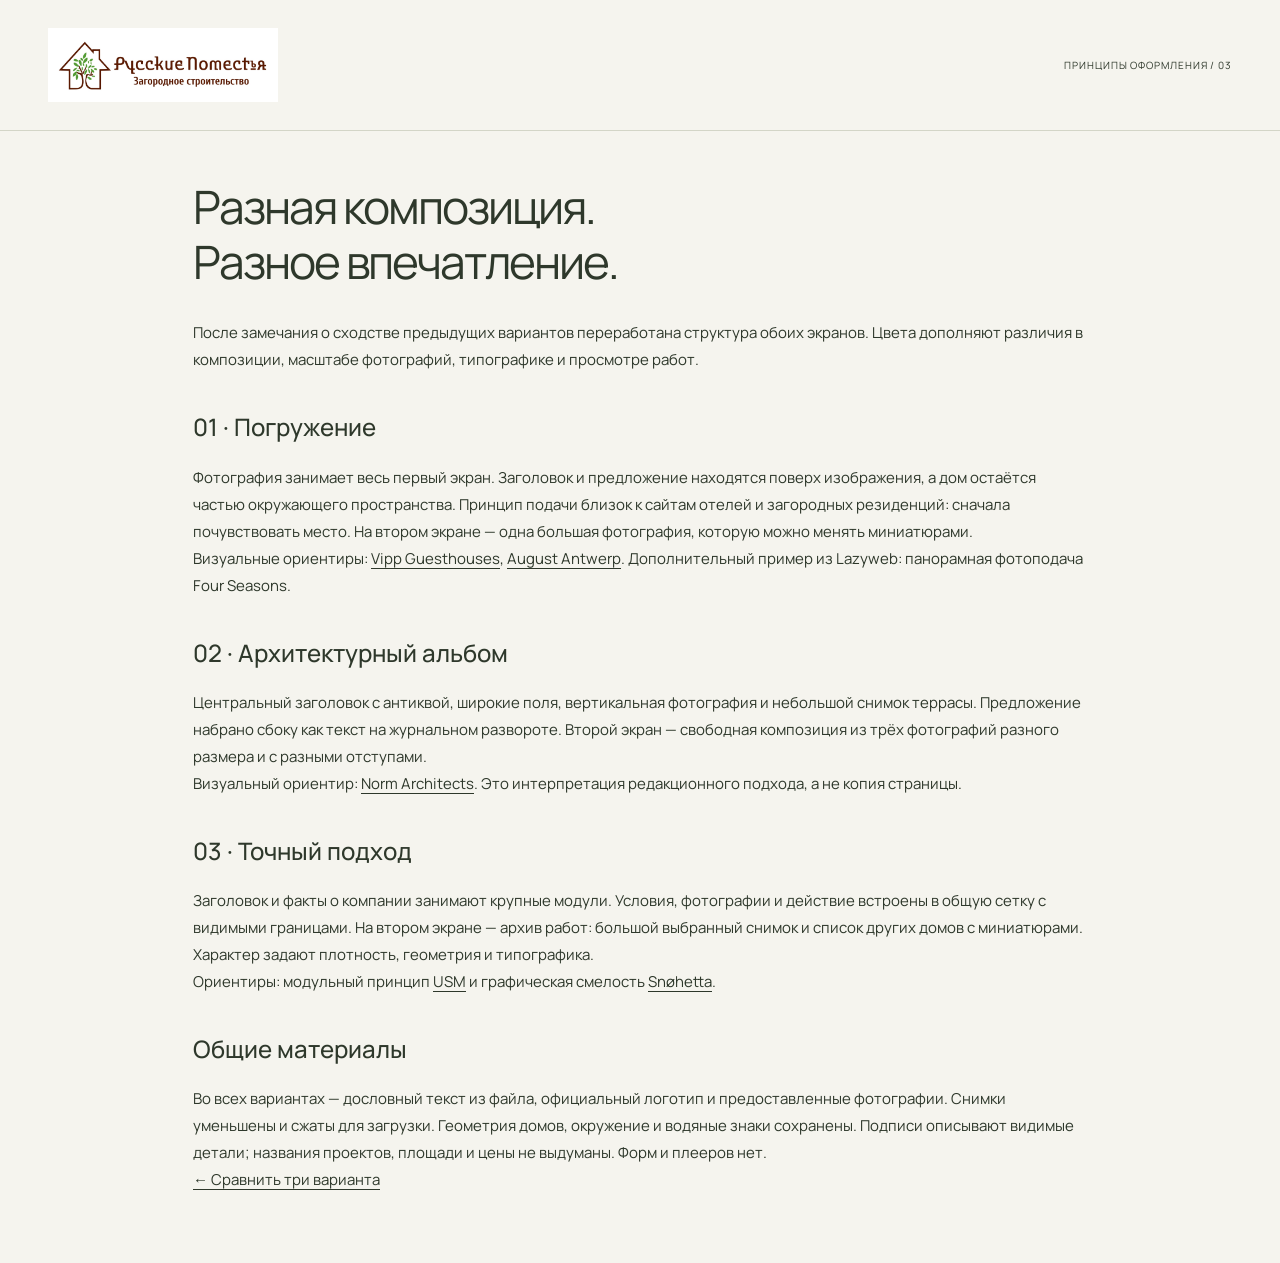
==== commit 06f74d63: "Differentiate concepts with immersive photography, editorial spreads and modular typography" ====
--- a/research.html
+++ b/research.html
@@ -1 +1 @@
-<!doctype html><html lang="ru"><head><meta charset="utf-8"><meta name="viewport" content="width=device-width,initial-scale=1"><meta name="robots" content="noindex,nofollow"><title>Ориентиры трёх концепций — Русские поместья</title><link rel="stylesheet" href="assets/concepts.css?v=2"></head><body class="comparison"><header class="comparison-header"><img src="assets/logo-official.png" width="1452" height="384" alt="Русские поместья — официальный логотип"><span>ОРИЕНТИРЫ / ПРИНЦИПЫ ОФОРМЛЕНИЯ</span></header><main class="research-layout"><h1>Три способа<br>представить компанию</h1><p>В основе концепций — разные способы работы с фотографией, типографикой и ритмом страницы. Во всех вариантах использованы ваши реальные дома, официальный логотип и дословный текст первого экрана.</p><div class="reference-list"><article><h2>01 · Архитектурный журнал</h2><p>Ориентиры: <a href="https://www.snohetta.com/" target="_blank" rel="noopener noreferrer">Snøhetta</a> и <a href="https://normcph.com/" target="_blank" rel="noopener noreferrer">Norm Architects</a>. Крупный заголовок, светлый фон и фотография как главный предмет внимания. Условия выделены в отдельной читаемой зоне. На втором экране — широкая горизонтальная галерея с фотографиями разного масштаба.</p></article><article><h2>02 · Тепло своего дома</h2><p>Ориентиры: <a href="https://vipp.com/en/world-of-vipp/our-guesthouses" target="_blank" rel="noopener noreferrer">Vipp Guesthouses</a> и <a href="https://www.august-antwerp.com/" target="_blank" rel="noopener noreferrer">August Antwerp</a>. Тёплая палитра, спокойная антиква и крупный дом в природном окружении. Галерея продолжает это настроение: свободная композиция, фотографии разных сезонов и вечернего фасада.</p></article><article><h2>03 · Современный производитель</h2><p>Ориентир: <a href="https://www.usm.com/en-uk" target="_blank" rel="noopener noreferrer">USM</a>. Контраст, ясная геометрия и заметные факты о компании. Второй экран показывает выполненные работы в строгой сетке. Фотографии подтверждают предложение, без вымышленных названий проектов, площадей и цен.</p></article></div><p>Фотографии оптимизированы для загрузки. Архитектура, материалы, окружение и водяные знаки исходных изображений сохранены. Логотип используется из предоставленного файла, без перерисовки.</p><a class="research-back" href="index.html">← Сравнить три концепции</a></main></body></html>
+<!doctype html><html lang="ru"><head><meta charset="utf-8"><meta name="viewport" content="width=device-width,initial-scale=1"><meta name="robots" content="noindex,nofollow"><title>Принципы оформления — Русские поместья</title><link rel="stylesheet" href="assets/directions.css?v=3"></head><body class="comparison"><header class="comparison-header"><img src="assets/logo-official.png" width="1452" height="384" alt="Русские поместья — официальный логотип"><span>ПРИНЦИПЫ ОФОРМЛЕНИЯ / 03</span></header><main class="research-content"><h1>Разная композиция.<br>Разное впечатление.</h1><p>После замечания о сходстве предыдущих вариантов переработана структура обоих экранов. Цвета дополняют различия в композиции, масштабе фотографий, типографике и просмотре работ.</p><h2>01 · Погружение</h2><p>Фотография занимает весь первый экран. Заголовок и предложение находятся поверх изображения, а дом остаётся частью окружающего пространства. Принцип подачи близок к сайтам отелей и загородных резиденций: сначала почувствовать место. На втором экране — одна большая фотография, которую можно менять миниатюрами.</p><p>Визуальные ориентиры: <a href="https://vipp.com/en/world-of-vipp/our-guesthouses">Vipp Guesthouses</a>, <a href="https://www.august-antwerp.com/">August Antwerp</a>. Дополнительный пример из Lazyweb: панорамная фотоподача Four Seasons.</p><h2>02 · Архитектурный альбом</h2><p>Центральный заголовок с антиквой, широкие поля, вертикальная фотография и небольшой снимок террасы. Предложение набрано сбоку как текст на журнальном развороте. Второй экран — свободная композиция из трёх фотографий разного размера и с разными отступами.</p><p>Визуальный ориентир: <a href="https://normcph.com/">Norm Architects</a>. Это интерпретация редакционного подхода, а не копия страницы.</p><h2>03 · Точный подход</h2><p>Заголовок и факты о компании занимают крупные модули. Условия, фотографии и действие встроены в общую сетку с видимыми границами. На втором экране — архив работ: большой выбранный снимок и список других домов с миниатюрами. Характер задают плотность, геометрия и типографика.</p><p>Ориентиры: модульный принцип <a href="https://www.usm.com/en-uk">USM</a> и графическая смелость <a href="https://www.snohetta.com/">Snøhetta</a>.</p><h2>Общие материалы</h2><p>Во всех вариантах — дословный текст из файла, официальный логотип и предоставленные фотографии. Снимки уменьшены и сжаты для загрузки. Геометрия домов, окружение и водяные знаки сохранены. Подписи описывают видимые детали; названия проектов, площади и цены не выдуманы. Форм и плееров нет.</p><p><a href="index.html?v=3">← Сравнить три варианта</a></p></main></body></html>
--- a/assets/directions.css
+++ b/assets/directions.css
@@ -0,0 +1,15 @@
+@font-face{font-family:Manrope;src:url('manrope-cyrillic.woff2') format('woff2');font-weight:200 800;font-display:swap;unicode-range:U+0400-045F,U+0490-0491,U+04B0-04B1,U+2116}@font-face{font-family:Manrope;src:url('manrope-latin.woff2') format('woff2');font-weight:200 800;font-display:swap}@font-face{font-family:Prata;src:url('prata-cyrillic.woff2') format('woff2');font-weight:400;font-display:swap;unicode-range:U+0400-045F,U+0490-0491,U+04B0-04B1,U+2116}@font-face{font-family:Prata;src:url('prata-latin.woff2') format('woff2');font-weight:400;font-display:swap}@font-face{font-family:Oswald;src:url('oswald-cyrillic.woff2') format('woff2');font-weight:200 700;font-display:swap;unicode-range:U+0400-045F,U+0490-0491,U+04B0-04B1,U+2116}@font-face{font-family:Oswald;src:url('oswald-latin.woff2') format('woff2');font-weight:200 700;font-display:swap}
+:root{font-family:Manrope,Arial,sans-serif;font-synthesis:none;color:#292e28;background:#f7f6f1}*{box-sizing:border-box}html{scroll-behavior:smooth;scroll-padding-top:16px}body{margin:0}button{font:inherit;cursor:pointer;border-radius:0}a{color:inherit;text-decoration:none}button,a{-webkit-tap-highlight-color:transparent;touch-action:manipulation}img{display:block;max-width:100%;height:auto}h1,h2,p,figure{margin:0}h1,h2{font-weight:400}a:focus-visible,button:focus-visible,[tabindex]:focus-visible{outline:3px solid #c17a37;outline-offset:5px}.skip-link{position:absolute;top:-100px;left:10px;padding:15px;background:white;color:#222;z-index:100}.skip-link:focus{top:5px}.review-bar{height:42px;display:flex;align-items:center;justify-content:space-between;gap:20px;padding:0 32px;background:#ecece7;color:#545a51;font-size:10px;position:relative;z-index:10}.all-variants{white-space:nowrap}.review-bar nav{display:flex;height:100%;gap:24px}.review-bar nav a{display:flex;gap:8px;align-items:center;border-bottom:2px solid transparent}.review-bar nav a[aria-current]{border-color:#3b533f;color:#243b29}.review-label{font-size:8px;letter-spacing:.12em;white-space:nowrap}.site-shell{position:relative}.site-header{height:104px;display:flex;align-items:center;justify-content:space-between;gap:28px;padding:0 64px;background:white}.official-brand{display:block;background:white;padding:8px 0;flex-shrink:0}.official-brand img{width:226px;height:auto}.site-nav{display:flex;align-items:center;gap:32px;margin-left:auto;margin-right:38px;font-size:13px}.site-nav button{font:inherit;background:none;border:0;color:inherit;padding:10px 0}.site-nav a:hover,.site-nav button:hover{text-decoration:underline;text-underline-offset:5px}.header-phone{font-size:16px;white-space:nowrap}.hero-description{font-size:15px;line-height:1.65}.build-location{display:block}.starting-price strong{display:block;font-size:30px;font-weight:500;letter-spacing:-.04em;line-height:1.35;margin-top:5px;white-space:nowrap}.terms{display:flex;flex-wrap:wrap;gap:6px 22px;margin-top:14px}.catalog-explanation{margin-top:18px}.catalog-button{display:flex;align-items:center;justify-content:space-between;gap:20px;padding:18px 22px;min-height:60px;font-size:14px;border:1px solid currentColor;background:transparent;color:inherit;text-align:left}.catalog-button>span{font-size:25px;line-height:1;font-weight:400}.catalog-button:hover{filter:brightness(.94)}.trust-facts{display:flex;gap:40px}.trust-facts p{font-size:12px;line-height:1.55}.trust-facts strong{display:block;font-size:25px;line-height:1.2;letter-spacing:-.045em;font-weight:400;margin-bottom:5px;white-space:nowrap}.trust-facts span{display:block}.open-photo{padding:0;border:0;background:#d3d6ca;width:100%;display:block;position:relative;overflow:hidden;text-align:left}.open-photo img{width:100%;height:100%;object-fit:cover;transition:transform .5s}.open-photo:hover img{transform:scale(1.015)}.photo-expand{position:absolute;bottom:18px;right:18px;display:grid;place-items:center;width:38px;height:38px;background:#ffffffe6;color:#1b3528;font-size:23px}.works figcaption{display:flex;align-items:center;justify-content:space-between;gap:20px;padding:15px 0;font-size:12px;line-height:1.5}.works figcaption b{font-weight:400}.page-footer{display:flex;justify-content:space-between;align-items:center;gap:24px;padding:28px 64px;font-size:11px;border-top:1px solid #969b8f44}.photo-dialog{margin:auto;border:0;padding:40px 30px 20px;background:#f8f6ef;color:#253329;max-width:min(1200px,calc(100vw - 32px));max-height:calc(100dvh - 32px);overflow:auto}.photo-dialog::backdrop{background:#102015df}.photo-dialog>img{max-width:100%;max-height:calc(100dvh - 145px);width:auto;height:auto;object-fit:contain;margin:auto}.dialog-close{position:absolute;right:7px;top:1px;background:none;border:0;color:inherit;font-size:34px;line-height:1;padding:5px 10px}.dialog-caption{font-size:13px;line-height:1.5;margin-top:14px}.preview-notice{position:fixed;bottom:24px;left:50%;transform:translate(-50%,20px);opacity:0;pointer-events:none;z-index:90;background:white;color:#253329;border:1px solid #b4bda9;padding:17px 22px;width:max-content;max-width:calc(100vw - 32px);font-size:13px;line-height:1.6;box-shadow:0 10px 30px #0002;transition:.2s}.preview-notice.visible{opacity:1;transform:translate(-50%,0)}
+/* 01. Photography is the whole first screen, not a neighbouring content block. */
+.concept-cinema{background:#15241e;color:#efece3}.concept-cinema .review-bar{background:#11221c;color:#a9b6ab}.concept-cinema .review-bar nav a[aria-current]{border-color:#d2c7a6;color:#f1eedf}.concept-cinema .site-header{position:absolute;left:0;right:0;top:0;z-index:3;background:transparent;color:white;height:114px}.concept-cinema .official-brand{padding:12px 18px}.concept-cinema .official-brand img{width:211px}.concept-cinema .site-nav{font-size:12px}.concept-cinema .header-phone{font-size:15px}.hero-cinema{min-height:830px;position:relative;isolation:isolate;padding:163px 64px 32px;display:grid;grid-template-columns:1fr;align-content:start;overflow:hidden}.cinema-backdrop{position:absolute;inset:0;z-index:-2;background:#263b2e}.cinema-backdrop img{width:100%;height:100%;object-fit:cover;object-position:57% 54%}.hero-cinema::before{content:'';position:absolute;inset:0;z-index:-1;background:linear-gradient(90deg,rgba(11,27,22,.9) 0%,rgba(11,27,22,.72) 28%,rgba(11,27,22,.1) 74%),linear-gradient(0deg,rgba(11,27,22,.8),transparent 42%,transparent 80%,rgba(11,27,22,.45))}.cinema-title{max-width:780px}.hero-cinema h1{font-family:Manrope,Arial,sans-serif;font-weight:400;font-size:clamp(52px,5.4vw,86px);line-height:1.06;letter-spacing:-.065em}.hero-cinema .heading-main{display:block}.hero-cinema .heading-key{display:block}.hero-cinema .heading-tail{font-family:Manrope,Arial,sans-serif;display:block;font-size:16px;letter-spacing:.02em;line-height:1.5;margin-top:18px;color:#e0e4d7}.cinema-offer{max-width:495px;margin-top:30px}.cinema-offer .hero-description{font-size:14px;line-height:1.55}.cinema-offer .starting-price strong{font-size:29px;letter-spacing:-.025em;margin-top:6px}.cinema-offer .terms{margin-top:12px;font-size:13px}.cinema-offer .catalog-explanation{font-size:13px;color:#e1e5da;max-width:460px;margin-top:14px}.cinema-offer .catalog-button{background:#ede9d7;color:#233a2c;border-color:#ede9d7;max-width:360px;width:100%;margin-top:23px;min-height:57px}.cinema-bottom{display:flex;align-items:end;justify-content:space-between;margin-top:36px;border-top:1px solid #f1f3e448;padding-top:20px}.cinema-bottom .trust-facts{gap:55px}.cinema-bottom .trust-facts p{font-size:11px}.cinema-bottom .trust-facts strong{font-size:25px}.round-scroll{display:grid;place-items:center;border:1px solid #d4dbc06e;border-radius:50%;height:52px;width:52px;font-size:27px}.cinema-works{padding:86px 64px 64px;background:#eeeade;color:#283c30}.cinema-gallery-top{display:flex;align-items:end;justify-content:space-between;margin-bottom:40px;gap:30px}.cinema-gallery-top h2{font-family:Manrope,Arial,sans-serif;font-size:46px;line-height:1.15;letter-spacing:-.055em}.gallery-label{font-size:11px;text-align:right;line-height:1.7;opacity:.65}.cinema-gallery{display:grid;grid-template-columns:1fr 140px;gap:22px;align-items:start}.cinema-feature .open-photo{height:560px}.cinema-feature .open-photo img{object-position:50% 57%}.cinema-feature figcaption{font-size:12px}.cinema-thumbs{display:grid;gap:14px}.cinema-thumb{padding:0;position:relative;background:#dbd8cb;border:1px solid transparent;opacity:.55;transition:opacity .2s,border-color .2s}.cinema-thumb img{width:100%;aspect-ratio:4/3;object-fit:cover}.cinema-thumb span{position:absolute;bottom:5px;left:8px;color:white;font-size:10px;text-shadow:0 1px 4px #000}.cinema-thumb[aria-pressed=true],.cinema-thumb:hover{opacity:1;border-color:#283c30}.concept-cinema .page-footer{background:#eeeade;color:#283c30}
+/* 02. A deliberately spacious, printed architecture album. */
+.concept-album{background:#faf9f5;color:#443b30}.concept-album .site-header{height:110px;padding:0 78px;background:#faf9f5}.concept-album .official-brand{padding:9px;background:white}.concept-album .official-brand img{width:220px}.concept-album .site-nav{font-size:12px}.concept-album .header-phone{font-size:14px}.hero-album{padding:25px 78px 55px}.album-heading{text-align:center;position:relative;border-top:1px solid #c6c0b4;padding-top:31px;padding-bottom:32px}.hero-album h1{font-family:Prata,Georgia,serif;font-size:clamp(40px,4.3vw,70px);letter-spacing:-.055em;line-height:1.15;max-width:1100px;margin:auto}.hero-album .heading-main{display:inline}.hero-album .heading-key{display:inline;color:#8d5b3f}.hero-album .heading-tail{display:block;font-family:Manrope,Arial,sans-serif;font-size:12px;letter-spacing:.15em;margin-top:20px;line-height:1.5}.album-spread{display:grid;grid-template-columns:.9fr 1.3fr .65fr;grid-template-rows:1fr auto;column-gap:40px;position:relative;padding-top:13px}.album-offer{grid-column:1;grid-row:1;align-self:center;padding:12px 0 36px}.album-offer .hero-description{font-size:14px;line-height:1.65}.album-offer .starting-price strong{font-family:Prata,Georgia,serif;font-size:29px;margin-top:16px;letter-spacing:-.025em}.album-offer .terms{display:block;font-size:13px;line-height:1.9;padding-top:15px;border-top:1px solid #d7cfc1;margin-top:18px}.album-offer .catalog-explanation{font-size:13px;line-height:1.75;margin-top:15px}.album-offer .catalog-button{border:0;border-bottom:1px solid #554533;padding:15px 0 13px;min-height:50px;margin-top:14px;gap:8px;font-size:13px;width:100%}.album-main-photo{grid-column:2;grid-row:1 / 3}.album-main-photo img{width:100%;height:490px;object-fit:cover;object-position:52% 50%}.album-main-photo figcaption{font-size:9px;line-height:1.5;display:flex;justify-content:space-between;padding-top:12px}.album-inset{grid-column:3;grid-row:1;align-self:center;margin-top:90px}.album-inset img{width:100%;height:190px;object-fit:cover;object-position:60% 50%}.album-inset figcaption{font-size:9px;line-height:1.5;margin-top:10px;opacity:.7}.album-spread .trust-facts{grid-column:1;grid-row:2;flex-direction:column;gap:13px;padding-bottom:28px}.album-spread .trust-facts p{font-size:10px;display:flex;gap:10px;align-items:center}.album-spread .trust-facts strong{font-family:Prata,Georgia,serif;font-size:21px;letter-spacing:-.04em;margin:0;min-width:113px}.album-spread .trust-facts span{max-width:135px;font-size:11px;line-height:1.6}.album-works{margin:0 78px;padding:60px 0 76px;border-top:1px solid #c6c0b4}.album-section-heading{display:flex;gap:34px;align-items:baseline;margin-bottom:40px}.album-index{font-family:Prata,Georgia,serif;font-size:22px;color:#ad8d71}.album-section-heading h2{font-family:Prata,Georgia,serif;font-size:43px;line-height:1.3;letter-spacing:-.05em}.album-gallery{display:grid;grid-template-columns:1.1fr .7fr 1.2fr;gap:38px;align-items:start}.album-work-a{margin-top:60px}.album-work-b{margin-top:210px}.album-work-c{margin-top:0}.album-work-a .open-photo{height:365px}.album-work-b .open-photo{height:240px}.album-work-c .open-photo{height:480px}.album-work figcaption{font-size:10px;border-top:1px solid #c9bca7;margin-top:12px;padding-top:10px}.album-work .photo-expand{height:30px;width:30px;bottom:10px;right:10px;background:#faf9f5de;font-size:20px}.concept-album .page-footer{margin:0 78px;padding:25px 0}
+/* 03. A modular, typographic builder identity, not another photo-and-offer split. */
+.concept-grid{background:#e9eddf;color:#173e2c}.concept-grid .site-header{padding:0 44px;height:92px}.concept-grid .official-brand img{width:220px}.concept-grid .site-nav{text-transform:uppercase;letter-spacing:.02em;font-size:11px;margin-right:70px}.concept-grid .header-phone{font-family:Oswald,Arial,sans-serif;font-size:20px}.hero-grid{padding:0 44px 40px}.grid-masthead{background:#183e2d;color:#e9eddf;display:grid;grid-template-columns:1fr 275px;border:1px solid #183e2d}.hero-grid h1{padding:29px 34px 28px;font-family:Oswald,Arial,sans-serif;font-size:clamp(72px,7.3vw,116px);font-weight:500;line-height:1.02;letter-spacing:-.035em;text-transform:uppercase}.hero-grid .heading-main{display:block}.hero-grid .heading-key{display:inline}.hero-grid .heading-tail{display:inline-block;font-family:Manrope,Arial,sans-serif;font-size:13px;max-width:150px;font-weight:400;letter-spacing:0;line-height:1.6;text-transform:none;margin-left:20px;vertical-align:middle}.grid-masthead .trust-facts{border-left:1px solid #92ac9480;flex-direction:column;gap:0;padding:0 25px}.grid-masthead .trust-facts p{flex:1;padding:22px 0 18px;font-size:10px}.grid-masthead .trust-facts p+p{border-top:1px solid #92ac9480}.grid-masthead .trust-facts strong{font-family:Oswald,Arial,sans-serif;font-weight:400;font-size:41px;letter-spacing:-.035em;margin-bottom:8px}.grid-board{display:grid;grid-template-columns:1fr 1.13fr 1fr;grid-template-rows:auto auto auto;gap:0;border:1px solid #83947c;border-top:0}.grid-board .hero-description{display:contents}.grid-board .starting-price{grid-column:1;grid-row:1;padding:27px 28px 22px;border-right:1px solid #83947c;font-size:14px;line-height:1.6}.grid-board .starting-price strong{font-family:Oswald,Arial,sans-serif;font-size:35px;font-weight:400;margin-top:13px;letter-spacing:-.035em}.grid-board .terms{grid-column:1;grid-row:2 / 4;display:block;margin:0;padding:22px 28px;border-right:1px solid #83947c;border-top:1px solid #83947c;font-size:14px;line-height:1.7}.grid-board .terms p+p{margin-top:12px}.grid-photo-a{grid-column:2;grid-row:1 / 4;position:relative;min-height:340px;border-right:1px solid #83947c}.grid-photo-a img{width:100%;height:100%;object-fit:cover;object-position:44% 50%;position:absolute;inset:0}.grid-photo-a figcaption{position:absolute;bottom:0;left:0;right:0;padding:13px 17px;background:#173b2ae3;color:#edf0e5;font-size:10px}.grid-photo-b{grid-column:3;grid-row:1;position:relative;border-bottom:1px solid #83947c;min-height:180px}.grid-photo-b img{position:absolute;inset:0;width:100%;height:100%;object-fit:cover;object-position:50% 63%}.grid-photo-b figcaption{position:absolute;bottom:0;left:0;background:#173b2adc;color:white;padding:7px 12px;font-size:9px}.grid-board .catalog-explanation{grid-column:3;grid-row:2;margin:0;padding:20px 24px;font-size:14px;line-height:1.75}.grid-board .catalog-button{grid-column:3;grid-row:3;border:0;border-top:1px solid #83947c;background:#d7aa61;color:#193f2b;padding:19px 24px;font-size:14px;min-height:65px}.grid-works{padding:48px 44px 64px;background:#183e2d;color:#e9eddf}.grid-section-heading{display:flex;justify-content:space-between;gap:30px;padding-bottom:29px;border-bottom:1px solid #94ab8f80;margin-bottom:30px}.grid-section-heading h2{font-family:Oswald,Arial,sans-serif;text-transform:uppercase;font-weight:400;font-size:58px;line-height:1.1;letter-spacing:-.025em}.grid-gallery-index{font-family:Oswald,Arial,sans-serif;font-size:74px;line-height:1;opacity:.35}.archive-gallery{display:grid;grid-template-columns:1.1fr 1fr;gap:32px;align-items:start}.archive-feature .open-photo{height:430px}.archive-feature figcaption{font-size:11px;opacity:.8}.archive-list{border-top:1px solid #9cb29580}.archive-row{width:100%;border:0;border-bottom:1px solid #9cb29580;background:none;color:#c5d2be;display:grid;grid-template-columns:25px 1fr 100px 20px;align-items:center;gap:16px;min-height:110px;padding:15px 12px;font-size:13px;text-align:left;transition:background .2s,color .2s}.archive-row img{width:100px;height:75px;object-fit:cover}.archive-number{font-family:Oswald,Arial,sans-serif;font-size:15px;opacity:.65}.archive-row[aria-pressed=true],.archive-row:hover{background:#e9eddf;color:#173e2c}.concept-grid .page-footer{background:#183e2d;color:#e9eddf;padding:25px 44px;border-color:#94ab8f80}
+/* The review hub shows the actual pages, not decorative illustrations. */
+.comparison{background:#f5f4ee;color:#2e382b}.comparison-header{display:flex;justify-content:space-between;align-items:center;gap:20px;padding:28px 48px;border-bottom:1px solid #d3d5c7}.comparison-header img{width:230px;height:auto;background:white;padding:9px}.comparison-header>span{font-size:10px;letter-spacing:.09em}.comparison-main{padding:48px}.comparison-intro{display:flex;align-items:end;justify-content:space-between;gap:30px;margin-bottom:44px}.comparison-intro h1{font-size:clamp(42px,4.5vw,68px);font-weight:500;line-height:1.05;letter-spacing:-.065em}.comparison-intro p{font-size:14px;line-height:1.8;max-width:470px}.choices{display:grid;grid-template-columns:repeat(3,minmax(0,1fr));gap:26px}.concept-choice{min-width:0;display:block}.choice-image{position:relative;background:#e3e5db;overflow:hidden;border:1px solid #cdd1c2;aspect-ratio:720 / 950}.choice-image img{width:100%;height:100%;object-fit:cover;object-position:top}.choice-tag{position:absolute;top:13px;left:13px;display:grid;place-items:center;background:#faf9ee;color:#263c28;width:39px;height:39px;font-size:13px;border:1px solid #cdd1c2}.choice-title{display:flex;justify-content:space-between;gap:10px;align-items:baseline;margin:19px 0 12px}.choice-title h2{font-size:22px;font-weight:500;letter-spacing:-.05em}.choice-title>span{font-size:23px}.concept-choice>p{font-size:12px;line-height:1.8;min-height:65px;max-width:380px;color:#59614f}.choice-action{display:block;font-size:12px;border-bottom:1px solid #bfc6b4;padding:14px 0}.concept-choice:hover .choice-action{border-color:#385236}.comparison-note{display:grid;grid-template-columns:1fr 1fr;gap:45px;margin-top:40px;padding-top:25px;border-top:1px solid #d3d5c7;font-size:12px;line-height:1.8;color:#59614f}.comparison-note p{max-width:530px}.comparison-footer{padding:24px 48px;display:flex;justify-content:space-between;gap:20px;font-size:11px;border-top:1px solid #d3d5c7}.research-content{max-width:950px;margin:0 auto;padding:48px 28px 70px;font-size:15px;line-height:1.8}.research-content h1{font-size:46px;line-height:1.2;letter-spacing:-.045em;margin-bottom:30px}.research-content h2{font-size:24px;margin:32px 0 15px;font-weight:500}.research-content a{text-decoration:underline;text-underline-offset:4px}
+@media(min-width:1700px){.site-shell{max-width:1800px;margin:auto}.hero-cinema{min-height:900px}.cinema-offer{margin-top:40px}.album-main-photo img{height:540px}.hero-album{padding-top:40px}.album-spread{column-gap:60px}}
+@media(max-width:1200px){.site-header{padding:0 38px}.site-nav{gap:20px;margin-right:15px}.official-brand img{width:200px}.review-bar{padding:0 24px}.review-bar nav{gap:16px}.review-label{display:none}.hero-cinema{padding-left:38px;padding-right:38px}.concept-cinema .site-header{padding:0 38px}.cinema-works{padding-left:38px;padding-right:38px}.cinema-feature .open-photo{height:480px}.concept-album .site-header{padding:0 40px}.hero-album{padding-left:40px;padding-right:40px}.album-spread{column-gap:28px;grid-template-columns:1fr 1.2fr .45fr}.album-inset img{height:160px}.album-main-photo img{height:510px}.album-offer .starting-price strong{font-size:24px}.album-offer .catalog-button{font-size:12px}.album-works{margin:0 40px}.album-gallery{gap:25px}.album-work-a .open-photo{height:290px}.album-work-b .open-photo{height:210px}.album-work-c .open-photo{height:420px}.concept-album .page-footer{margin:0 40px}.grid-masthead{grid-template-columns:1fr 230px}.hero-grid h1{font-size:7.2vw;padding:30px}.grid-masthead .trust-facts strong{font-size:35px}.grid-masthead .trust-facts p{padding:18px 0;font-size:9px}.grid-board .starting-price{padding:23px 20px;font-size:11px}.grid-board .starting-price strong{font-size:29px}.grid-board .terms{padding:20px;font-size:12px}.grid-board .catalog-explanation{padding:17px;font-size:11px}.grid-board .catalog-button{padding:16px;font-size:11px}.archive-row{grid-template-columns:20px 1fr 82px 15px;gap:10px;font-size:11px}.archive-row img{width:82px;height:65px}.archive-feature .open-photo{height:430px}}
+@media(max-width:900px){.review-bar{height:40px;font-size:9px;gap:10px;padding:0 20px}.review-bar nav{gap:18px}.review-bar nav a span{display:none}.site-header{height:90px;padding:0 28px}.official-brand img{width:195px}.site-nav{margin-right:0}.site-nav button{display:none}.header-phone{font-size:13px}.hero-cinema{padding:147px 32px 28px;min-height:820px}.concept-cinema .site-header{padding:0 32px;height:100px}.concept-cinema .official-brand img{width:180px}.concept-cinema .official-brand{padding:10px 14px}.concept-cinema .site-nav{display:none}.hero-cinema h1{font-size:64px;max-width:650px}.hero-cinema::before{background:linear-gradient(90deg,rgba(11,27,22,.86),rgba(11,27,22,.58) 50%,rgba(11,27,22,.05)),linear-gradient(0deg,rgba(11,27,22,.92),transparent 70%)}.cinema-backdrop img{object-position:62% 50%}.cinema-works{padding:60px 32px 42px}.cinema-gallery-top h2{font-size:37px}.cinema-gallery{grid-template-columns:1fr 100px;gap:14px}.cinema-feature .open-photo{height:390px}.cinema-thumbs{gap:10px}.concept-album .site-header{padding:0 30px;height:95px}.concept-album .official-brand img{width:180px}.hero-album{padding:20px 30px 40px}.hero-album h1{font-size:43px;max-width:650px}.album-heading{padding:28px 0}.album-spread{grid-template-columns:1fr 1.15fr;gap:24px}.album-main-photo{grid-column:2;grid-row:1 / 3}.album-main-photo img{height:560px}.album-inset{display:none}.album-offer{padding-bottom:0}.album-spread .trust-facts{gap:18px;padding-bottom:10px}.album-spread .trust-facts p{display:block}.album-spread .trust-facts span{max-width:none;font-size:10px;margin-top:5px}.album-offer .starting-price strong{font-size:25px}.album-offer .hero-description{font-size:13px}.album-offer .catalog-button{font-size:12px}.album-works{margin:0 30px;padding:44px 0 55px}.album-section-heading h2{font-size:35px}.album-gallery{grid-template-columns:1fr 1fr;gap:25px}.album-work-a{margin-top:0}.album-work-b{margin-top:95px}.album-work-c{grid-column:1 / 3;width:70%;margin-top:-25px}.album-work-c .open-photo{height:370px}.album-work-a .open-photo{height:310px}.album-work-b .open-photo{height:280px}.concept-album .page-footer{margin:0 30px}.concept-grid .site-header{padding:0 26px}.concept-grid .official-brand img{width:190px}.concept-grid .site-nav{margin:0;font-size:10px}.concept-grid .header-phone{font-size:17px}.hero-grid{padding:0 26px 28px}.grid-masthead{grid-template-columns:1fr 195px}.hero-grid h1{font-size:62px;padding:28px 24px}.hero-grid .heading-tail{display:block;margin:12px 0 0;font-size:11px;max-width:none}.grid-masthead .trust-facts{padding:0 20px}.grid-masthead .trust-facts strong{font-size:33px}.grid-board{grid-template-columns:1fr 1fr;grid-template-rows:auto auto auto}.grid-board .starting-price{grid-column:1;grid-row:1}.grid-board .terms{grid-column:1;grid-row:2}.grid-board .catalog-explanation{grid-column:1;grid-row:3;border-top:1px solid #83947c;border-right:1px solid #83947c}.grid-photo-a{grid-column:2;grid-row:1 / 3;border-right:0;min-height:310px}.grid-photo-b{display:none}.grid-board .catalog-button{grid-column:2;grid-row:3;font-size:12px;padding:20px}.grid-works{padding:40px 26px}.grid-section-heading h2{font-size:47px}.grid-gallery-index{font-size:65px}.archive-gallery{grid-template-columns:1fr;gap:20px}.archive-feature .open-photo{height:410px}.archive-list{display:grid;grid-template-columns:1fr 1fr}.archive-row{grid-template-columns:20px 1fr 75px 15px;gap:8px;min-height:90px;padding:12px;font-size:10px}.archive-row img{width:75px;height:56px}.archive-row:nth-child(odd){border-right:1px solid #9cb29580}.page-footer{padding:22px 30px;font-size:10px}.comparison-main{padding:36px 28px}.comparison-header{padding:22px 28px}.comparison-header>span{font-size:8px}.comparison-intro h1{font-size:46px}.comparison-intro p{max-width:320px;font-size:12px}.choices{gap:18px}.choice-title h2{font-size:18px}.concept-choice>p{font-size:11px;min-height:100px}.choice-title{min-height:42px}.comparison-footer{padding:22px 28px;font-size:10px}}
+@media(max-width:600px){html{scroll-padding-top:8px}.review-bar{height:38px;padding:0 16px}.review-bar nav{gap:22px}.review-bar nav a{font-size:11px;min-width:24px;justify-content:center}.site-header{height:85px;padding:0 20px;gap:12px}.official-brand img{width:174px}.site-nav{display:none}.header-phone{font-size:11px}.hero-description{font-size:14px}.catalog-button{min-height:58px}.page-footer{padding:25px 20px;flex-wrap:wrap;font-size:10px;gap:20px}.page-footer>a:last-child{margin-left:auto}.photo-dialog{padding:35px 12px 17px;max-width:calc(100vw - 16px)}.dialog-caption{font-size:11px}.hero-cinema{min-height:0;padding:148px 22px 23px;overflow:hidden}.concept-cinema .site-header{padding:0 20px;height:94px;gap:12px}.concept-cinema .official-brand{padding:9px 11px}.concept-cinema .official-brand img{width:160px}.concept-cinema .header-phone{font-size:10px}.cinema-backdrop{bottom:auto;height:660px}.cinema-backdrop img{object-fit:cover;object-position:57% 50%}.hero-cinema::before{background:linear-gradient(180deg,rgba(13,33,24,.45) 0%,rgba(13,33,24,.22) 42%,#15241e 74%),linear-gradient(90deg,rgba(13,33,24,.52),transparent 85%)}.hero-cinema h1{font-size:43px;line-height:1.22;letter-spacing:-.06em}.hero-cinema .heading-main{max-width:320px}.hero-cinema .heading-key{font-size:43px}.hero-cinema .heading-tail{font-size:12px;letter-spacing:.01em;margin-top:14px}.cinema-title{padding-bottom:155px}.cinema-offer{margin:0;max-width:none}.cinema-offer .hero-description{font-size:13px;line-height:1.65}.cinema-offer .starting-price strong{font-size:30px;margin-top:12px}.cinema-offer .terms{font-size:12px;gap:6px 12px;margin-top:16px}.cinema-offer .catalog-explanation{font-size:12px;margin-top:18px;max-width:330px}.cinema-offer .catalog-button{font-size:12px;max-width:none;min-height:59px;margin-top:22px}.cinema-bottom{padding-top:21px;margin-top:25px;align-items:center;gap:10px}.cinema-bottom .trust-facts{gap:22px}.cinema-bottom .trust-facts p{font-size:9px;max-width:135px}.cinema-bottom .trust-facts strong{font-size:23px}.round-scroll{width:37px;height:37px;font-size:22px;flex-shrink:0}.cinema-works{padding:45px 20px 32px}.cinema-gallery-top{margin-bottom:25px}.cinema-gallery-top h2{font-size:28px;line-height:1.4}.gallery-label{display:none}.cinema-gallery{display:flex;flex-direction:column;gap:15px}.cinema-feature{width:100%}.cinema-feature .open-photo{height:310px}.cinema-feature figcaption{font-size:10px;padding:12px 0 0}.cinema-thumbs{grid-template-columns:repeat(4,1fr);gap:9px;display:grid;width:100%}.cinema-thumb img{aspect-ratio:1 / 1}.cinema-thumb span{font-size:8px;left:5px}.concept-album .site-header{height:87px;padding:0 20px;gap:10px}.concept-album .official-brand{padding:7px}.concept-album .official-brand img{width:162px}.concept-album .header-phone{font-size:10px}.hero-album{padding:15px 20px 35px}.album-heading{padding:25px 0 27px}.hero-album h1{font-size:37px;line-height:1.25;letter-spacing:-.06em;max-width:370px}.hero-album .heading-main{display:block}.hero-album .heading-key{display:block}.hero-album .heading-tail{font-size:9px;letter-spacing:.09em;margin-top:19px}.album-spread{display:grid;grid-template-columns:1fr 1fr;gap:0 14px;padding-top:0}.album-main-photo{grid-column:1 / 3;grid-row:1;margin-left:35px}.album-main-photo img{height:350px;object-position:50% 52%}.album-main-photo figcaption{font-size:8px}.album-inset{display:block;grid-column:1;grid-row:1;width:125px;align-self:end;z-index:1;margin:0 0 65px -5px;border:6px solid #faf9f5}.album-inset img{height:105px;object-position:65% 50%}.album-inset figcaption{display:none}.album-offer{grid-column:1 / 3;grid-row:2;padding:29px 10px 0}.album-offer .hero-description{font-size:13px}.album-offer .starting-price strong{font-size:29px;margin-top:12px;letter-spacing:-.025em}.album-offer .terms{font-size:12px;margin-top:20px;padding-top:15px;line-height:1.9}.album-offer .catalog-explanation{font-size:12px;margin-top:14px}.album-offer .catalog-button{font-size:12px;margin-top:16px;min-height:53px}.album-spread .trust-facts{grid-column:1 / 3;grid-row:3;flex-direction:row;justify-content:space-between;gap:20px;margin-top:27px;padding:0 10px}.album-spread .trust-facts p{font-size:9px}.album-spread .trust-facts strong{font-size:23px}.album-spread .trust-facts span{font-size:9px;max-width:130px;line-height:1.65;margin-top:7px}.album-works{margin:0 20px;padding:37px 0 40px}.album-section-heading{gap:15px;margin-bottom:28px}.album-index{font-size:17px}.album-section-heading h2{font-size:27px;line-height:1.4}.album-gallery{grid-template-columns:1fr 1fr;gap:25px 15px;align-items:start}.album-work-a{grid-column:1 / 3;margin-right:36px}.album-work-b{grid-column:2;margin-top:0;margin-left:-30px}.album-work-c{grid-column:1 / 3;width:100%;margin-top:0}.album-work-a .open-photo{height:270px}.album-work-b .open-photo{height:250px}.album-work-c .open-photo{height:330px}.album-work figcaption{font-size:9px;padding:10px 0;margin-top:8px;gap:8px}.concept-album .page-footer{margin:0 20px;padding:24px 0}.concept-grid .site-header{height:85px;padding:0 18px;gap:12px}.concept-grid .official-brand img{width:178px}.concept-grid .header-phone{font-family:Manrope,Arial,sans-serif;font-size:10px}.hero-grid{padding:0 15px 20px}.grid-masthead{grid-template-columns:1fr}.hero-grid h1{font-size:53px;line-height:1.08;padding:24px 18px 20px;font-weight:500}.hero-grid .heading-main{max-width:320px}.hero-grid .heading-tail{font-size:11px;display:block;margin:14px 0 0}.grid-masthead .trust-facts{flex-direction:row;border-left:0;border-top:1px solid #92ac9480;padding:0;gap:0}.grid-masthead .trust-facts p{padding:16px 18px;font-size:9px;min-width:0}.grid-masthead .trust-facts p+p{border-top:0;border-left:1px solid #92ac9480}.grid-masthead .trust-facts strong{font-size:31px;margin-bottom:8px}.grid-board{grid-template-columns:1fr 1fr;grid-template-rows:220px auto auto auto}.grid-photo-a{grid-column:1 / 3;grid-row:1;min-height:0;border-bottom:1px solid #83947c}.grid-photo-a img{object-position:50% 52%}.grid-photo-a figcaption{font-size:9px;padding:10px 14px;max-width:240px;right:auto}.grid-photo-b{display:none}.grid-board .starting-price{grid-column:1 / 3;grid-row:2;border-right:0;padding:20px 18px;font-size:12px;line-height:1.65}.grid-board .starting-price strong{font-size:33px;margin-top:10px}.grid-board .terms{grid-column:1;grid-row:3;border-top:1px solid #83947c;font-size:11px;padding:17px 13px;line-height:1.75}.grid-board .terms p+p{margin-top:16px}.grid-board .catalog-explanation{grid-column:2;grid-row:3;border-top:1px solid #83947c;border-right:0;padding:17px 13px;font-size:10px;line-height:1.8}.grid-board .catalog-button{grid-column:1 / 3;grid-row:4;min-height:63px;font-size:12px;padding:18px}.grid-works{padding:34px 20px 35px}.grid-section-heading{gap:15px;margin-bottom:22px;padding-bottom:22px}.grid-section-heading h2{font-size:32px;line-height:1.17;max-width:280px}.grid-gallery-index{font-size:37px}.archive-gallery{gap:17px}.archive-feature .open-photo{height:285px}.archive-feature figcaption{font-size:9px;padding:12px 0 0}.archive-list{display:block}.archive-row{grid-template-columns:20px 1fr 76px 15px;gap:10px;font-size:11px;min-height:90px;padding:12px 8px}.archive-row img{width:76px;height:57px}.archive-row:nth-child(odd){border-right:0}.concept-grid .page-footer{padding:24px 20px}.comparison-header{padding:20px}.comparison-header img{width:190px;padding:6px}.comparison-header>span{max-width:115px;text-align:right;font-size:7px;line-height:1.7;letter-spacing:.04em}.comparison-main{padding:30px 20px}.comparison-intro{display:block;margin-bottom:28px}.comparison-intro h1{font-size:45px;letter-spacing:-.065em}.comparison-intro p{font-size:12px;margin-top:20px;max-width:350px;line-height:1.8}.choices{display:flex;flex-direction:column;gap:38px}.choice-image{aspect-ratio:720 / 900}.choice-title{min-height:0;margin:17px 0 12px}.choice-title h2{font-size:24px}.concept-choice>p{font-size:12px;min-height:0;line-height:1.8;max-width:none}.choice-action{font-size:12px;padding:16px 0}.comparison-note{display:block;margin-top:30px;padding-top:20px;font-size:11px}.comparison-note p+p{margin-top:15px}.comparison-footer{padding:22px 20px;font-size:9px;line-height:1.7}.comparison-footer a{text-align:right}.research-content{padding:35px 20px;font-size:13px}.research-content h1{font-size:36px}.research-content h2{font-size:22px}}
+@media(prefers-reduced-motion:reduce){html{scroll-behavior:auto}*,*::before,*::after{animation:none!important;transition:none!important}}
